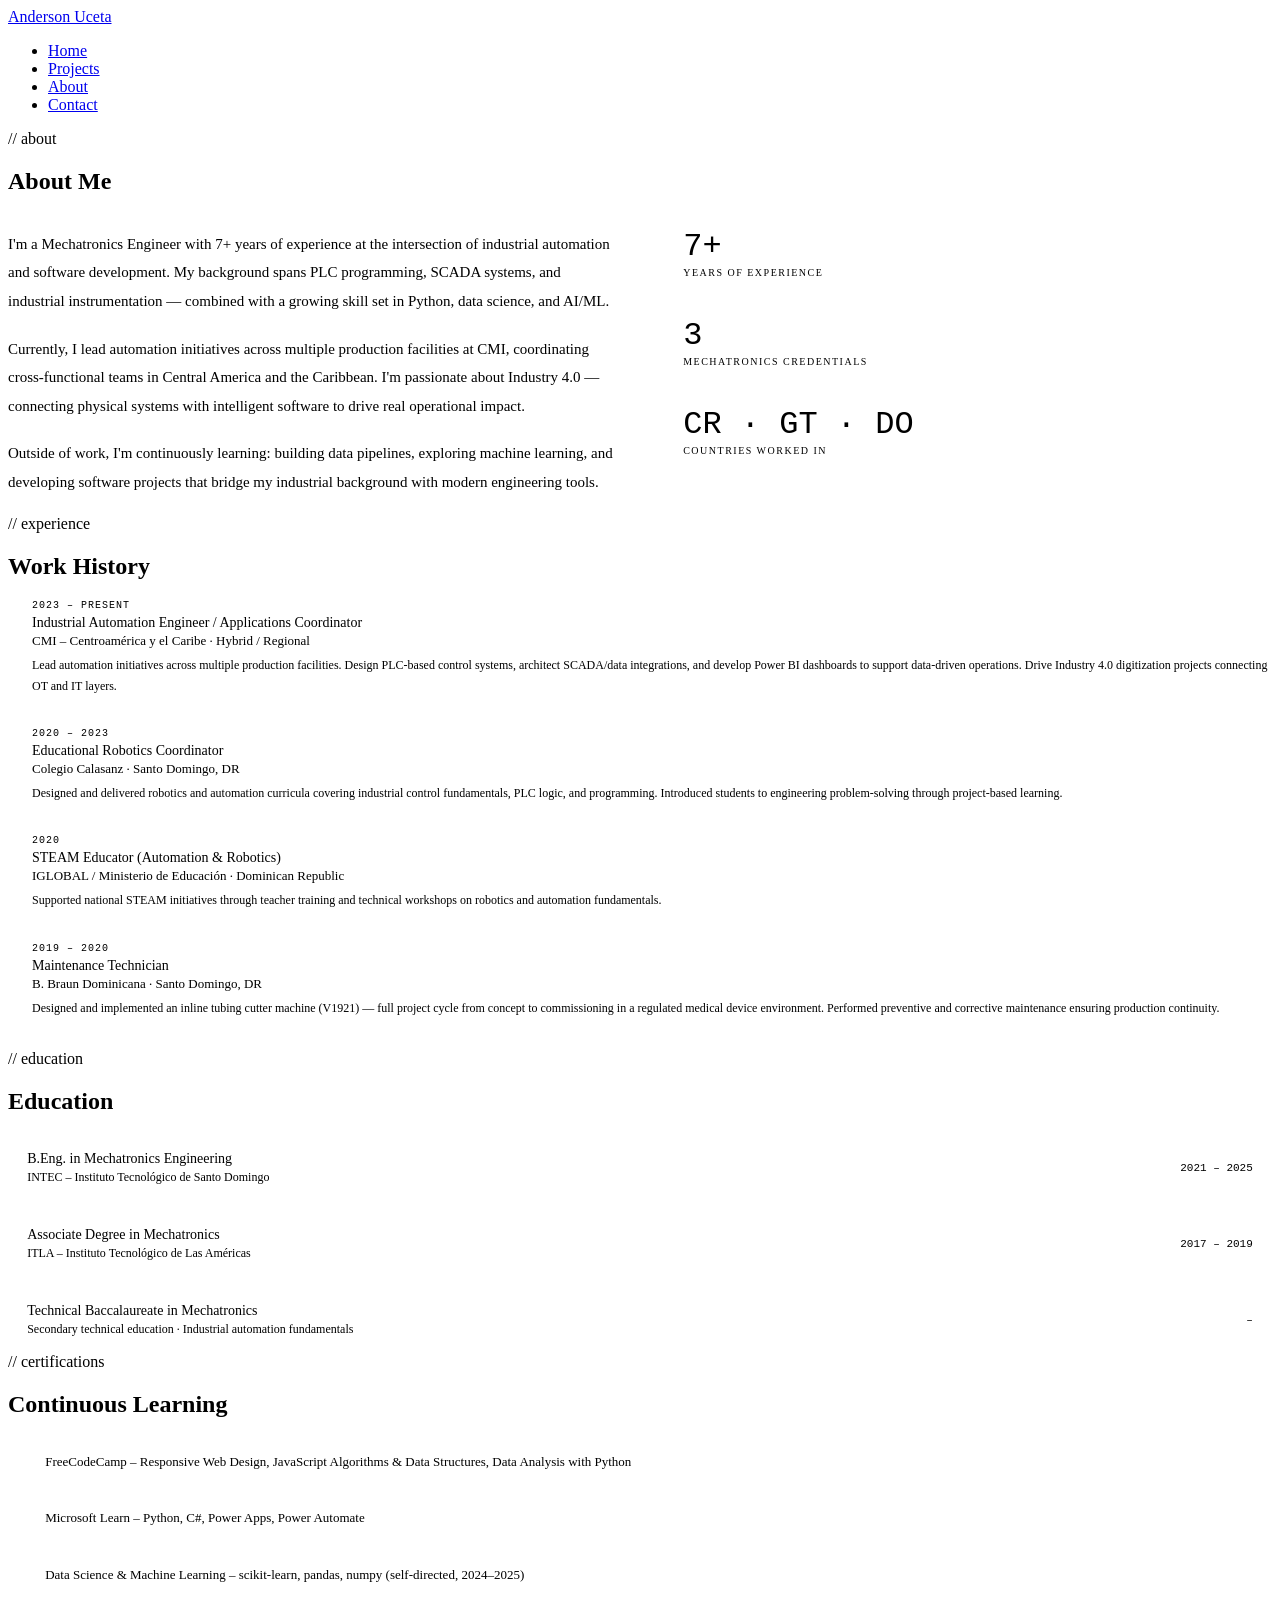
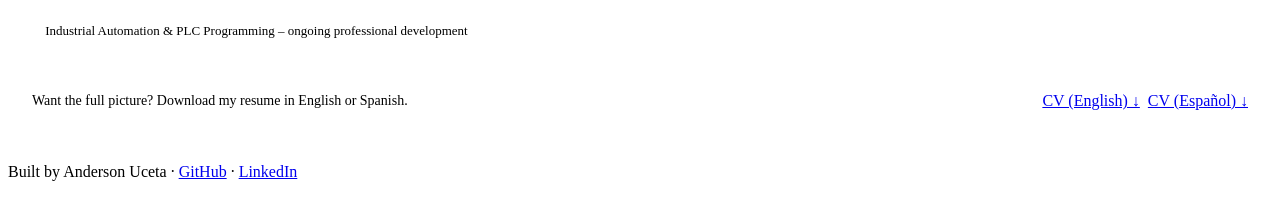
==== about.html @ a1364819 "Add files via upload" ====
<!DOCTYPE html>
<html lang="en">
<head>
  <meta charset="UTF-8">
  <meta name="viewport" content="width=device-width, initial-scale=1.0">
  <title>About · Anderson Uceta</title>
  <meta name="description" content="Mechatronics Engineer with 7+ years in industrial automation and software development.">
  <link rel="stylesheet" href="css/style.css">
  <style>
    .about-grid {
      display: grid;
      grid-template-columns: 1fr 1fr;
      gap: 3rem;
      align-items: start;
    }

    .about-text p {
      font-size: 15px;
      color: var(--text-muted);
      line-height: 1.9;
      margin-bottom: 1.2rem;
    }

    .stats-col { display: flex; flex-direction: column; gap: 10px; }

    .stat-card {
      background: var(--bg-card);
      border: 0.5px solid var(--border);
      border-radius: 8px;
      padding: 1rem 1.2rem;
    }

    .stat-card .stat-num {
      font-family: 'JetBrains Mono', monospace;
      font-size: 2rem;
      font-weight: 500;
      color: var(--blue);
      line-height: 1;
      margin-bottom: 4px;
    }

    .stat-card .stat-label {
      font-size: 10px;
      color: var(--text-dim);
      letter-spacing: 1.5px;
      text-transform: uppercase;
    }

    /* Timeline */
    .timeline { position: relative; padding-left: 1.5rem; }

    .timeline::before {
      content: '';
      position: absolute;
      left: 0; top: 8px; bottom: 8px;
      width: 0.5px;
      background: var(--border2);
    }

    .tl-item {
      position: relative;
      margin-bottom: 2rem;
    }

    .tl-item::before {
      content: '';
      position: absolute;
      left: -1.56rem; top: 8px;
      width: 7px; height: 7px;
      border-radius: 50%;
      background: var(--bg-card);
      border: 1.5px solid var(--blue);
    }

    .tl-item.current::before { background: var(--blue); }

    .tl-period {
      font-family: 'JetBrains Mono', monospace;
      font-size: 10px;
      color: var(--text-dim);
      letter-spacing: 1px;
      margin-bottom: 4px;
    }

    .tl-role {
      font-size: 14px;
      font-weight: 500;
      color: var(--text);
      margin-bottom: 2px;
    }

    .tl-company {
      font-size: 13px;
      color: var(--blue);
      margin-bottom: 6px;
    }

    .tl-desc {
      font-size: 12px;
      color: var(--text-muted);
      line-height: 1.7;
    }

    /* Education */
    .edu-grid {
      display: flex;
      flex-direction: column;
      gap: 10px;
    }

    .edu-card {
      background: var(--bg-card);
      border: 0.5px solid var(--border);
      border-radius: 8px;
      padding: 1rem 1.2rem;
      display: flex;
      justify-content: space-between;
      align-items: center;
      gap: 1rem;
    }

    .edu-degree { font-size: 14px; font-weight: 500; color: var(--text); margin-bottom: 3px; }
    .edu-school { font-size: 12px; color: var(--blue); }
    .edu-period { font-family: 'JetBrains Mono', monospace; font-size: 11px; color: var(--text-dim); white-space: nowrap; }

    /* Certs */
    .cert-list { display: flex; flex-direction: column; gap: 8px; }

    .cert-item {
      background: var(--bg-card);
      border: 0.5px solid var(--border);
      border-radius: 8px;
      padding: 0.9rem 1.2rem;
      display: flex;
      align-items: center;
      gap: 12px;
    }

    .cert-dot { width: 6px; height: 6px; border-radius: 50%; background: var(--blue); flex-shrink: 0; }
    .cert-name { font-size: 13px; color: var(--text-muted); line-height: 1.5; }

    /* CV download */
    .cv-block {
      background: var(--bg-card);
      border: 0.5px solid var(--border);
      border-radius: 8px;
      padding: 1.5rem;
      display: flex;
      align-items: center;
      justify-content: space-between;
      gap: 1rem;
      flex-wrap: wrap;
    }

    .cv-block p { font-size: 14px; color: var(--text-muted); }

    .cv-btns { display: flex; gap: 8px; }

    @media (max-width: 640px) {
      .about-grid { grid-template-columns: 1fr; gap: 2rem; }
      .edu-card { flex-direction: column; align-items: flex-start; gap: 4px; }
      .cv-block { flex-direction: column; }
    }
  </style>
</head>
<body>

  <nav>
    <a href="index.html" class="nav-logo">Anderson Uceta</a>
    <ul class="nav-links" id="navLinks">
      <li><a href="index.html">Home</a></li>
      <li><a href="projects.html">Projects</a></li>
      <li><a href="about.html" class="active">About</a></li>
      <li><a href="contact.html">Contact</a></li>
    </ul>
    <div class="nav-toggle" onclick="toggleNav()">
      <span></span><span></span><span></span>
    </div>
  </nav>

  <div class="page">

    <!-- BIO -->
    <section class="section">
      <div class="container">
        <div class="eyebrow">// about</div>
        <h1 class="section-title">About Me</h1>
        <div class="about-grid">
          <div class="about-text">
            <p>I'm a Mechatronics Engineer with 7+ years of experience at the intersection of industrial automation and software development. My background spans PLC programming, SCADA systems, and industrial instrumentation — combined with a growing skill set in Python, data science, and AI/ML.</p>
            <p>Currently, I lead automation initiatives across multiple production facilities at CMI, coordinating cross-functional teams in Central America and the Caribbean. I'm passionate about Industry 4.0 — connecting physical systems with intelligent software to drive real operational impact.</p>
            <p>Outside of work, I'm continuously learning: building data pipelines, exploring machine learning, and developing software projects that bridge my industrial background with modern engineering tools.</p>
          </div>
          <div class="stats-col">
            <div class="stat-card">
              <div class="stat-num">7+</div>
              <div class="stat-label">Years of experience</div>
            </div>
            <div class="stat-card">
              <div class="stat-num">3</div>
              <div class="stat-label">Mechatronics credentials</div>
            </div>
            <div class="stat-card">
              <div class="stat-num">CR · GT · DO</div>
              <div class="stat-label">Countries worked in</div>
            </div>
          </div>
        </div>
      </div>
    </section>

    <!-- TIMELINE -->
    <section class="section">
      <div class="container">
        <div class="eyebrow">// experience</div>
        <h2 class="section-title">Work History</h2>
        <div class="timeline">

          <div class="tl-item current">
            <div class="tl-period">2023 – PRESENT</div>
            <div class="tl-role">Industrial Automation Engineer / Applications Coordinator</div>
            <div class="tl-company">CMI – Centroamérica y el Caribe · Hybrid / Regional</div>
            <div class="tl-desc">Lead automation initiatives across multiple production facilities. Design PLC-based control systems, architect SCADA/data integrations, and develop Power BI dashboards to support data-driven operations. Drive Industry 4.0 digitization projects connecting OT and IT layers.</div>
          </div>

          <div class="tl-item">
            <div class="tl-period">2020 – 2023</div>
            <div class="tl-role">Educational Robotics Coordinator</div>
            <div class="tl-company">Colegio Calasanz · Santo Domingo, DR</div>
            <div class="tl-desc">Designed and delivered robotics and automation curricula covering industrial control fundamentals, PLC logic, and programming. Introduced students to engineering problem-solving through project-based learning.</div>
          </div>

          <div class="tl-item">
            <div class="tl-period">2020</div>
            <div class="tl-role">STEAM Educator (Automation &amp; Robotics)</div>
            <div class="tl-company">IGLOBAL / Ministerio de Educación · Dominican Republic</div>
            <div class="tl-desc">Supported national STEAM initiatives through teacher training and technical workshops on robotics and automation fundamentals.</div>
          </div>

          <div class="tl-item">
            <div class="tl-period">2019 – 2020</div>
            <div class="tl-role">Maintenance Technician</div>
            <div class="tl-company">B. Braun Dominicana · Santo Domingo, DR</div>
            <div class="tl-desc">Designed and implemented an inline tubing cutter machine (V1921) — full project cycle from concept to commissioning in a regulated medical device environment. Performed preventive and corrective maintenance ensuring production continuity.</div>
          </div>

        </div>
      </div>
    </section>

    <!-- EDUCATION -->
    <section class="section">
      <div class="container">
        <div class="eyebrow">// education</div>
        <h2 class="section-title">Education</h2>
        <div class="edu-grid">
          <div class="edu-card">
            <div>
              <div class="edu-degree">B.Eng. in Mechatronics Engineering</div>
              <div class="edu-school">INTEC – Instituto Tecnológico de Santo Domingo</div>
            </div>
            <div class="edu-period">2021 – 2025</div>
          </div>
          <div class="edu-card">
            <div>
              <div class="edu-degree">Associate Degree in Mechatronics</div>
              <div class="edu-school">ITLA – Instituto Tecnológico de Las Américas</div>
            </div>
            <div class="edu-period">2017 – 2019</div>
          </div>
          <div class="edu-card">
            <div>
              <div class="edu-degree">Technical Baccalaureate in Mechatronics</div>
              <div class="edu-school">Secondary technical education · Industrial automation fundamentals</div>
            </div>
            <div class="edu-period">–</div>
          </div>
        </div>
      </div>
    </section>

    <!-- CERTIFICATIONS -->
    <section class="section">
      <div class="container">
        <div class="eyebrow">// certifications</div>
        <h2 class="section-title">Continuous Learning</h2>
        <div class="cert-list">
          <div class="cert-item">
            <div class="cert-dot"></div>
            <div class="cert-name">FreeCodeCamp – Responsive Web Design, JavaScript Algorithms &amp; Data Structures, Data Analysis with Python</div>
          </div>
          <div class="cert-item">
            <div class="cert-dot"></div>
            <div class="cert-name">Microsoft Learn – Python, C#, Power Apps, Power Automate</div>
          </div>
          <div class="cert-item">
            <div class="cert-dot"></div>
            <div class="cert-name">Data Science &amp; Machine Learning – scikit-learn, pandas, numpy (self-directed, 2024–2025)</div>
          </div>
          <div class="cert-item">
            <div class="cert-dot"></div>
            <div class="cert-name">Industrial Automation &amp; PLC Programming – ongoing professional development</div>
          </div>
        </div>
      </div>
    </section>

    <!-- CV DOWNLOAD -->
    <section class="section">
      <div class="container">
        <div class="cv-block">
          <p>Want the full picture? Download my resume in English or Spanish.</p>
          <div class="cv-btns">
            <a class="btn btn-primary" href="assets/cv_EN.pdf" download>CV (English) ↓</a>
            <a class="btn btn-ghost" href="assets/cv_ES.pdf" download>CV (Español) ↓</a>
          </div>
        </div>
      </div>
    </section>

  </div>

  <footer>
    <p>Built by Anderson Uceta · <a href="https://github.com/andersonuceta" target="_blank">GitHub</a> · <a href="https://linkedin.com/in/andersonuceta" target="_blank">LinkedIn</a></p>
  </footer>

  <script>
    function toggleNav() {
      document.getElementById('navLinks').classList.toggle('open');
    }
  </script>
</body>
</html>
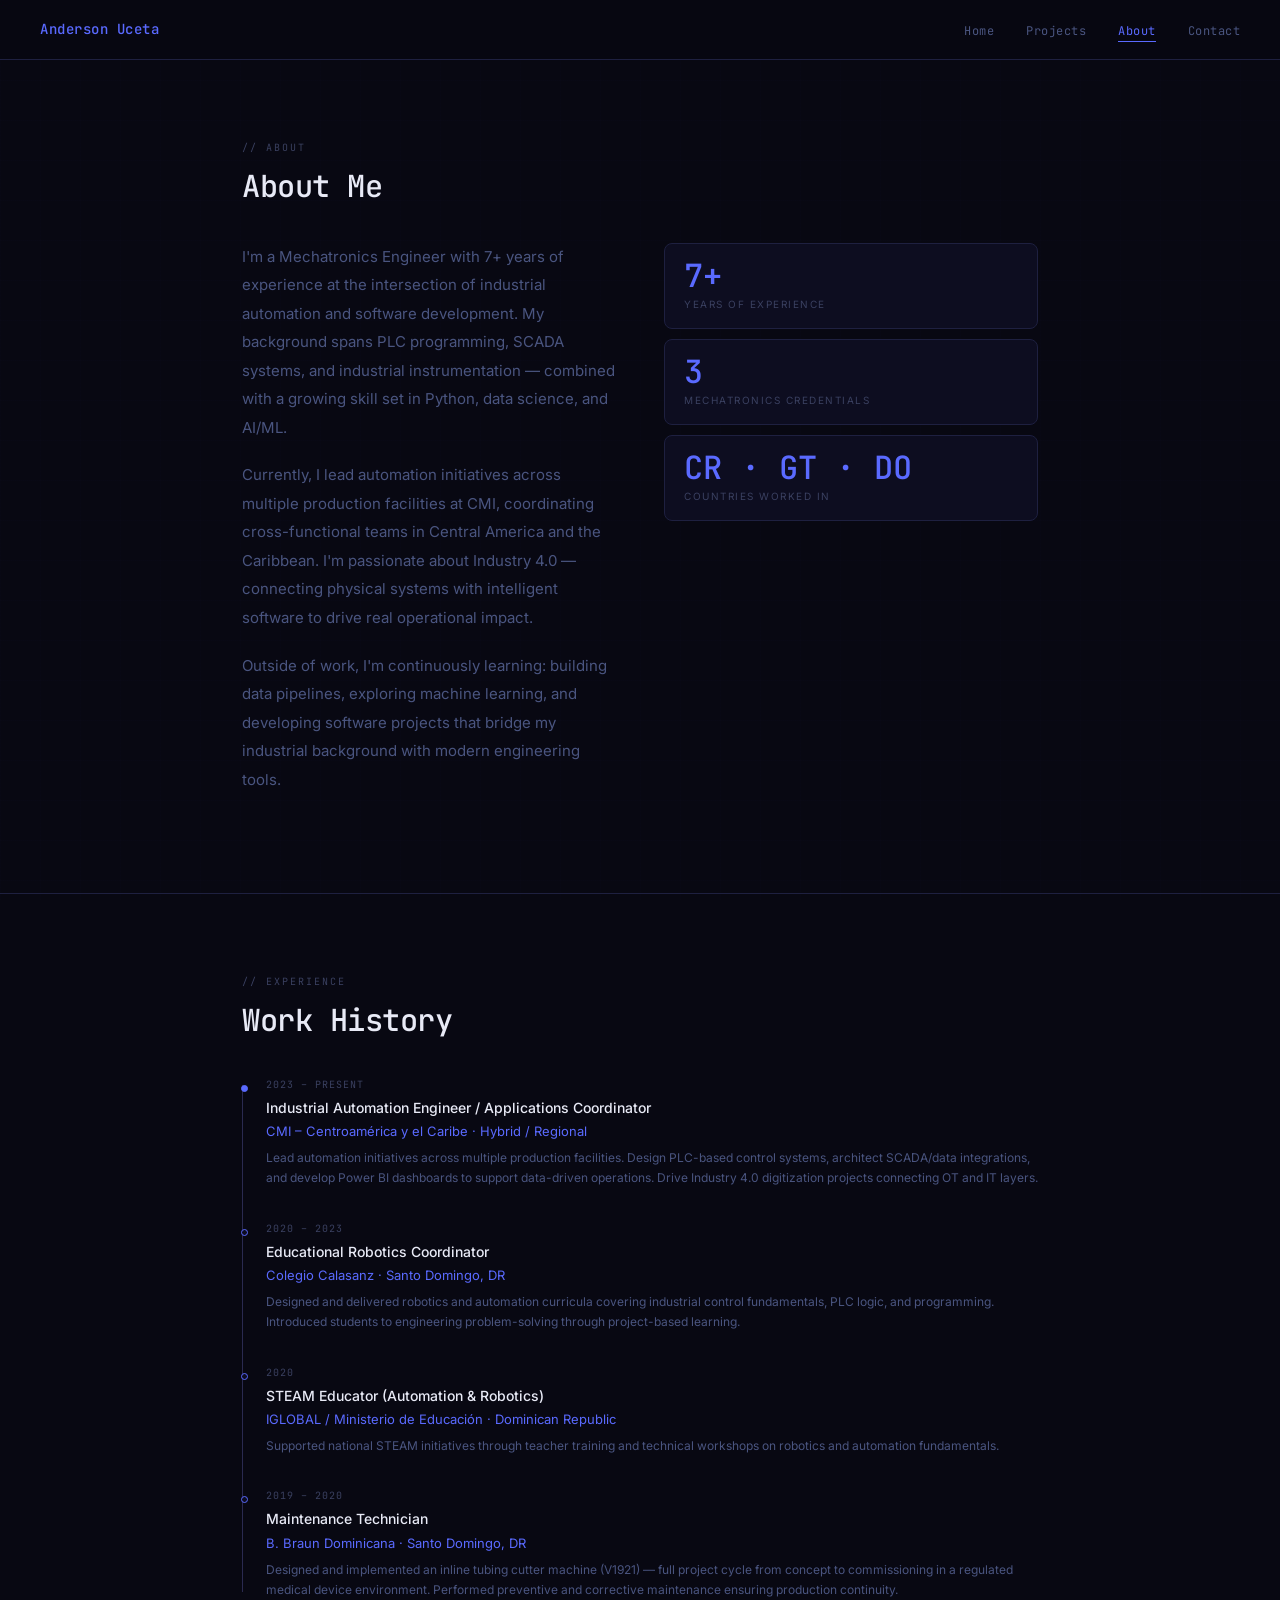
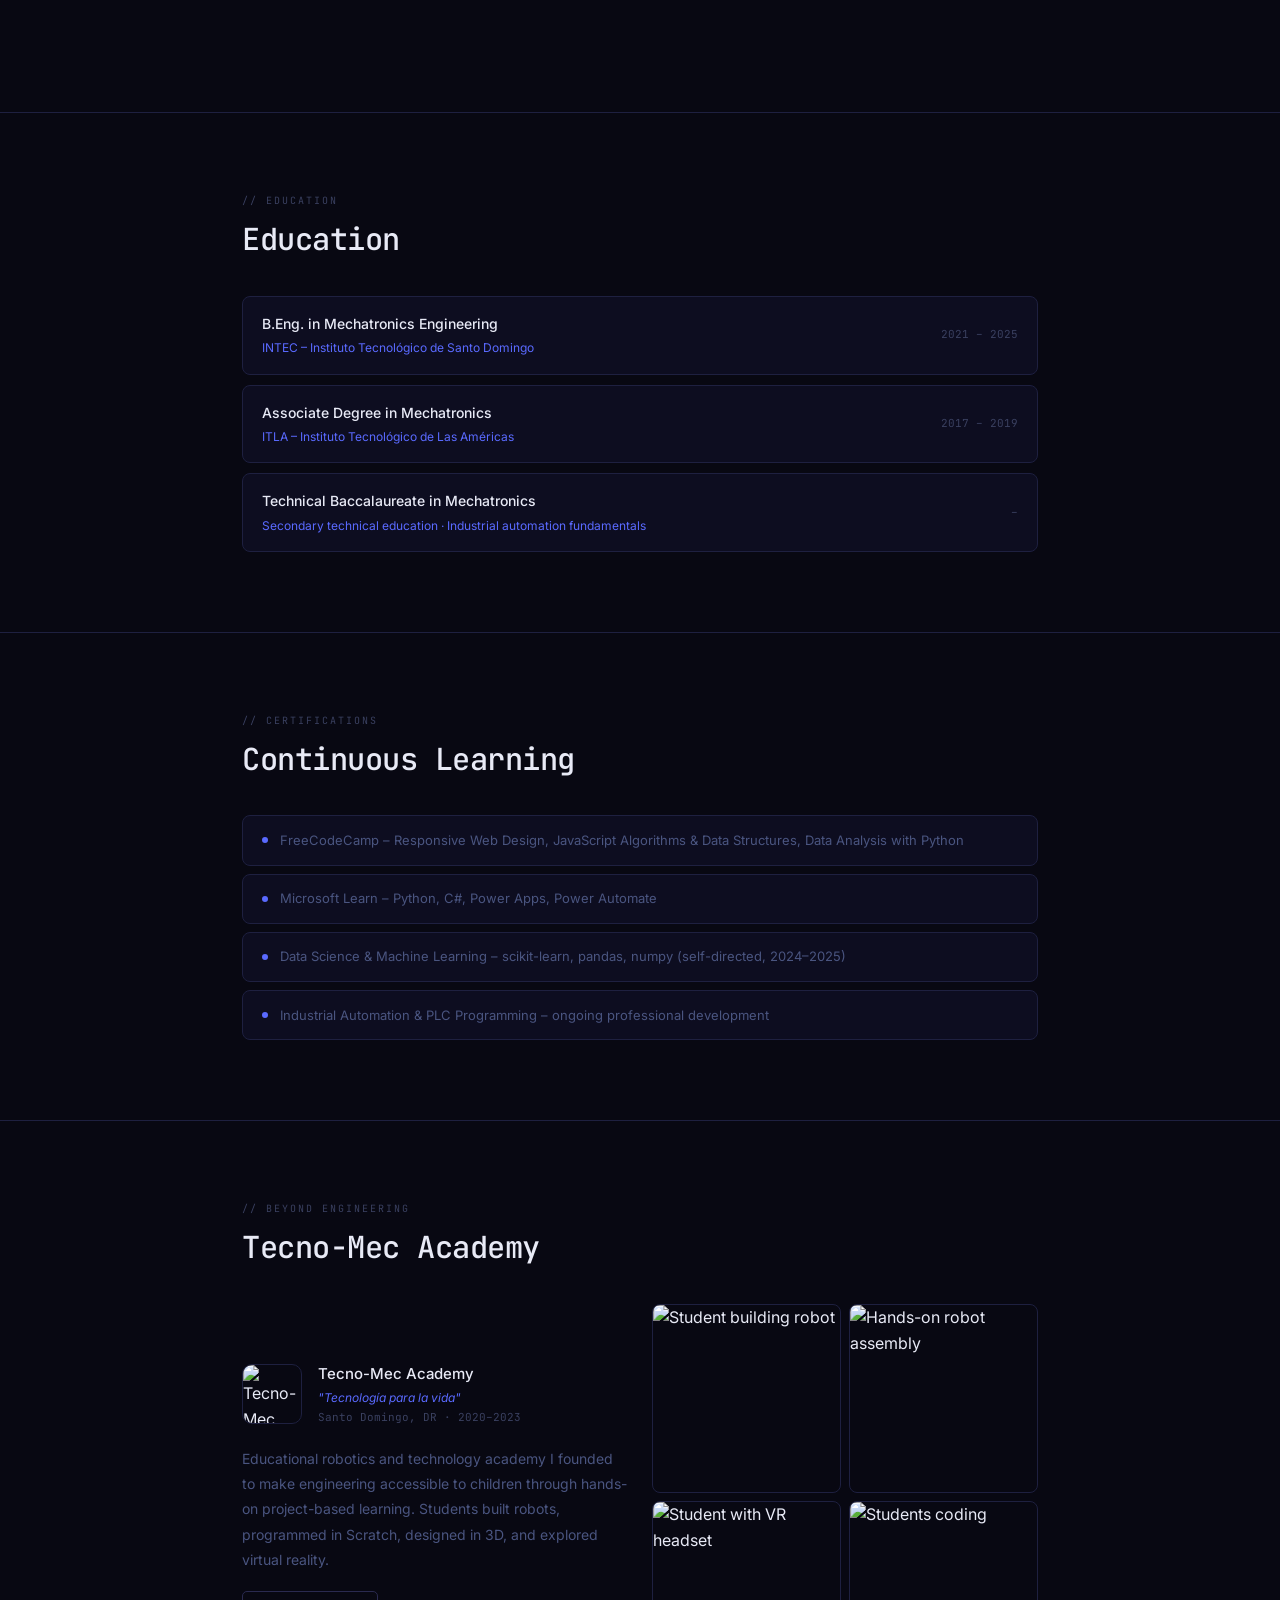
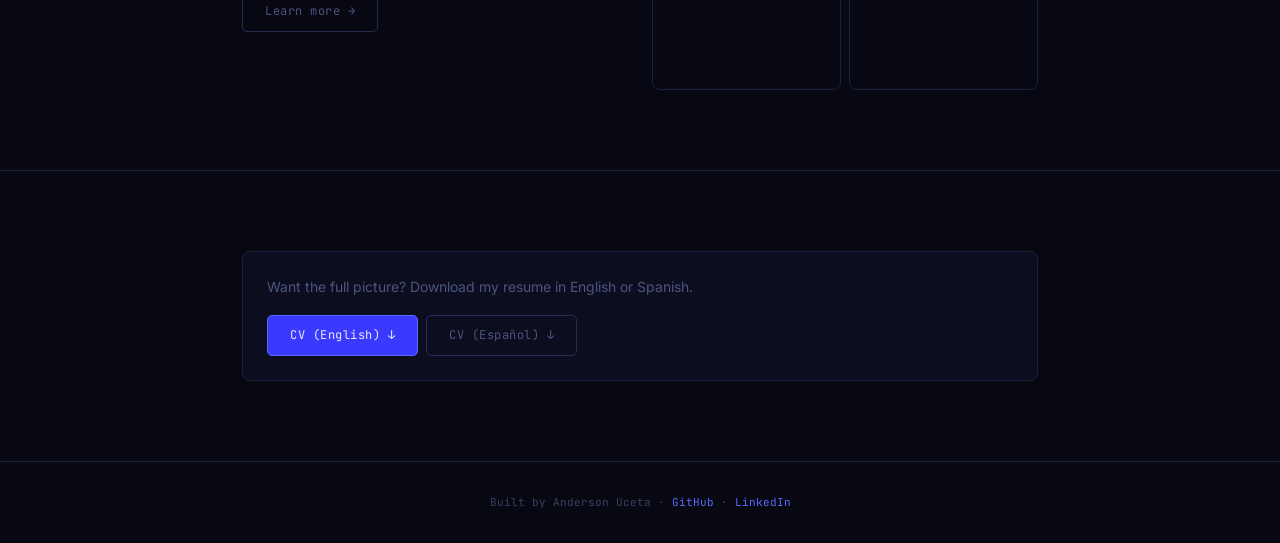
==== commit e8ff11af: "Add files via upload" ====
--- a/about.html
+++ b/about.html
@@ -305,14 +305,42 @@
       </div>
     </section>
 
+    <!-- TECNO-MEC -->
+    <section class="section">
+      <div class="container">
+        <div class="eyebrow">// beyond engineering</div>
+        <h2 class="section-title">Tecno-Mec Academy</h2>
+        <div style="display:grid;grid-template-columns:1fr 1fr;gap:1.5rem;align-items:center">
+          <div>
+            <div style="display:flex;align-items:center;gap:1rem;margin-bottom:1.2rem">
+              <img src="assets/tecno-mec/logo.png" alt="Tecno-Mec logo" style="width:60px;height:60px;border-radius:10px;border:0.5px solid var(--border);object-fit:cover">
+              <div>
+                <div style="font-size:15px;font-weight:500;color:var(--text);margin-bottom:2px">Tecno-Mec Academy</div>
+                <div style="font-size:12px;color:var(--blue);font-style:italic">"Tecnología para la vida"</div>
+                <div style="font-size:11px;color:var(--text-dim);font-family:'JetBrains Mono',monospace;margin-top:2px">Santo Domingo, DR · 2020–2023</div>
+              </div>
+            </div>
+            <p style="font-size:14px;color:var(--text-muted);line-height:1.8;margin-bottom:1.2rem">Educational robotics and technology academy I founded to make engineering accessible to children through hands-on project-based learning. Students built robots, programmed in Scratch, designed in 3D, and explored virtual reality.</p>
+            <a class="btn btn-ghost" href="tecno-mec.html" style="display:inline-flex">Learn more →</a>
+          </div>
+          <div style="display:grid;grid-template-columns:1fr 1fr;gap:8px">
+            <img src="assets/tecno-mec/img2.png" alt="Student building robot" style="width:100%;aspect-ratio:1/1;object-fit:cover;border-radius:8px;border:0.5px solid var(--border)">
+            <img src="assets/tecno-mec/img3.png" alt="Hands-on robot assembly" style="width:100%;aspect-ratio:1/1;object-fit:cover;border-radius:8px;border:0.5px solid var(--border)">
+            <img src="assets/tecno-mec/img1.png" alt="Student with VR headset" style="width:100%;aspect-ratio:1/1;object-fit:cover;border-radius:8px;border:0.5px solid var(--border)">
+            <img src="assets/tecno-mec/img4.png" alt="Students coding" style="width:100%;aspect-ratio:1/1;object-fit:cover;border-radius:8px;border:0.5px solid var(--border)">
+          </div>
+        </div>
+      </div>
+    </section>
+
     <!-- CV DOWNLOAD -->
     <section class="section">
       <div class="container">
         <div class="cv-block">
           <p>Want the full picture? Download my resume in English or Spanish.</p>
           <div class="cv-btns">
-            <a class="btn btn-primary" href="assets/cv_EN.pdf" download>CV (English) ↓</a>
-            <a class="btn btn-ghost" href="assets/cv_ES.pdf" download>CV (Español) ↓</a>
+            <a class="btn btn-primary" href="assets/cv_anderson_uceta_EN.pdf" download>CV (English) ↓</a>
+            <a class="btn btn-ghost" href="assets/cv_anderson_uceta_ES.pdf" download>CV (Español) ↓</a>
           </div>
         </div>
       </div>
@@ -321,7 +349,7 @@
   </div>
 
   <footer>
-    <p>Built by Anderson Uceta · <a href="https://github.com/andersonuceta" target="_blank">GitHub</a> · <a href="https://linkedin.com/in/andersonuceta" target="_blank">LinkedIn</a></p>
+    <p>Built by Anderson Uceta · <a href="https://github.com/andersonuceta" target="_blank">GitHub</a> · <a href="https://www.linkedin.com/in/anderson-joiada-uceta-b%C3%A1ez-691041145/" target="_blank">LinkedIn</a></p>
   </footer>
 
   <script>
--- a/css/style.css
+++ b/css/style.css
@@ -0,0 +1,256 @@
+@import url('https://fonts.googleapis.com/css2?family=JetBrains+Mono:wght@300;400;500&family=Inter:wght@300;400;500;600&display=swap');
+
+:root {
+  --bg:        #080812;
+  --bg-card:   #0d0d20;
+  --bg-card2:  #0f0f25;
+  --border:    #1e2040;
+  --border2:   #2a2a50;
+  --text:      #e8eaf6;
+  --text-muted:#4a5580;
+  --text-dim:  #3a4060;
+  --blue:      #5a6aff;
+  --blue-dark: #3a3aff;
+  --green:     #2a9a6a;
+  --purple:    #9a6aff;
+  --nav-h:     60px;
+}
+
+*, *::before, *::after { box-sizing: border-box; margin: 0; padding: 0; }
+
+html { scroll-behavior: smooth; }
+
+body {
+  background: var(--bg);
+  color: var(--text);
+  font-family: 'Inter', sans-serif;
+  font-size: 16px;
+  line-height: 1.6;
+  min-height: 100vh;
+}
+
+/* ── Grid background ── */
+body::before {
+  content: '';
+  position: fixed;
+  inset: 0;
+  background-image:
+    linear-gradient(#1a1a3a0e 1px, transparent 1px),
+    linear-gradient(90deg, #1a1a3a0e 1px, transparent 1px);
+  background-size: 40px 40px;
+  pointer-events: none;
+  z-index: 0;
+}
+
+/* ── Nav ── */
+nav {
+  position: fixed;
+  top: 0; left: 0; right: 0;
+  height: var(--nav-h);
+  background: rgba(8, 8, 18, 0.85);
+  backdrop-filter: blur(12px);
+  border-bottom: 0.5px solid var(--border);
+  display: flex;
+  align-items: center;
+  justify-content: space-between;
+  padding: 0 2.5rem;
+  z-index: 100;
+}
+
+.nav-logo {
+  font-family: 'JetBrains Mono', monospace;
+  font-size: 14px;
+  font-weight: 500;
+  color: var(--blue);
+  text-decoration: none;
+  letter-spacing: 0.5px;
+}
+
+.nav-links {
+  display: flex;
+  gap: 2rem;
+  list-style: none;
+}
+
+.nav-links a {
+  font-family: 'JetBrains Mono', monospace;
+  font-size: 12px;
+  color: var(--text-muted);
+  text-decoration: none;
+  letter-spacing: 0.5px;
+  transition: color 0.15s;
+}
+
+.nav-links a:hover,
+.nav-links a.active { color: var(--text); }
+
+.nav-links a.active {
+  border-bottom: 1px solid var(--blue);
+  padding-bottom: 2px;
+  color: var(--blue);
+}
+
+/* hamburger */
+.nav-toggle {
+  display: none;
+  flex-direction: column;
+  gap: 5px;
+  cursor: pointer;
+  padding: 4px;
+}
+.nav-toggle span {
+  display: block;
+  width: 20px;
+  height: 1px;
+  background: var(--text-muted);
+  transition: all 0.2s;
+}
+
+/* ── Page wrapper ── */
+.page {
+  position: relative;
+  z-index: 1;
+  padding-top: var(--nav-h);
+}
+
+/* ── Container ── */
+.container {
+  max-width: 860px;
+  margin: 0 auto;
+  padding: 0 2rem;
+}
+
+/* ── Section ── */
+.section {
+  padding: 5rem 0;
+}
+
+.section + .section {
+  border-top: 0.5px solid var(--border);
+}
+
+.eyebrow {
+  font-family: 'JetBrains Mono', monospace;
+  font-size: 10px;
+  color: var(--text-dim);
+  letter-spacing: 2px;
+  text-transform: uppercase;
+  margin-bottom: 6px;
+}
+
+.section-title {
+  font-family: 'JetBrains Mono', monospace;
+  font-size: clamp(1.4rem, 3vw, 1.9rem);
+  font-weight: 500;
+  color: var(--text);
+  letter-spacing: -0.5px;
+  margin-bottom: 2rem;
+}
+
+/* ── Cards ── */
+.card {
+  background: var(--bg-card);
+  border: 0.5px solid var(--border);
+  border-radius: 8px;
+  padding: 1.2rem 1.3rem;
+  transition: border-color 0.2s;
+}
+
+.card:hover { border-color: var(--blue-dark); }
+
+/* ── Tags ── */
+.tag {
+  display: inline-block;
+  padding: 3px 9px;
+  border-radius: 3px;
+  font-family: 'JetBrains Mono', monospace;
+  font-size: 10px;
+  background: #12122a;
+  border: 0.5px solid var(--border2);
+  color: var(--text-muted);
+}
+.tag-blue   { border-color: #3a3aff; color: var(--blue); background: #0d0d25; }
+.tag-green  { border-color: #1a4a35; color: var(--green); background: #0a1a12; }
+.tag-purple { border-color: #3a1a5a; color: var(--purple); background: #100820; }
+
+/* ── Buttons ── */
+.btn {
+  display: inline-flex;
+  align-items: center;
+  gap: 6px;
+  padding: 10px 22px;
+  border-radius: 5px;
+  font-family: 'JetBrains Mono', monospace;
+  font-size: 12px;
+  letter-spacing: 0.5px;
+  text-decoration: none;
+  cursor: pointer;
+  border: 0.5px solid;
+  transition: all 0.15s;
+}
+
+.btn-primary {
+  background: var(--blue-dark);
+  color: #e8e8ff;
+  border-color: var(--blue);
+}
+.btn-primary:hover { background: #4a4aff; }
+
+.btn-ghost {
+  background: transparent;
+  color: var(--text-muted);
+  border-color: var(--border2);
+}
+.btn-ghost:hover { background: var(--bg-card); color: var(--text); }
+
+/* ── Divider ── */
+.divider {
+  width: 40px;
+  height: 0.5px;
+  background: var(--border2);
+  margin: 3rem auto;
+}
+
+/* ── Footer ── */
+footer {
+  border-top: 0.5px solid var(--border);
+  padding: 2rem;
+  text-align: center;
+  font-family: 'JetBrains Mono', monospace;
+  font-size: 11px;
+  color: var(--text-dim);
+  position: relative;
+  z-index: 1;
+}
+
+footer a {
+  color: var(--blue);
+  text-decoration: none;
+}
+
+/* ── Responsive ── */
+@media (max-width: 640px) {
+  nav { padding: 0 1.5rem; }
+
+  .nav-links {
+    display: none;
+    position: absolute;
+    top: var(--nav-h);
+    left: 0; right: 0;
+    background: rgba(8,8,18,0.97);
+    border-bottom: 0.5px solid var(--border);
+    flex-direction: column;
+    gap: 0;
+    padding: 1rem 0;
+  }
+
+  .nav-links.open { display: flex; }
+
+  .nav-links li { border-bottom: 0.5px solid var(--border); }
+  .nav-links a { display: block; padding: 0.8rem 1.5rem; }
+
+  .nav-toggle { display: flex; }
+
+  .container { padding: 0 1.2rem; }
+  .section { padding: 3.5rem 0; }
+}
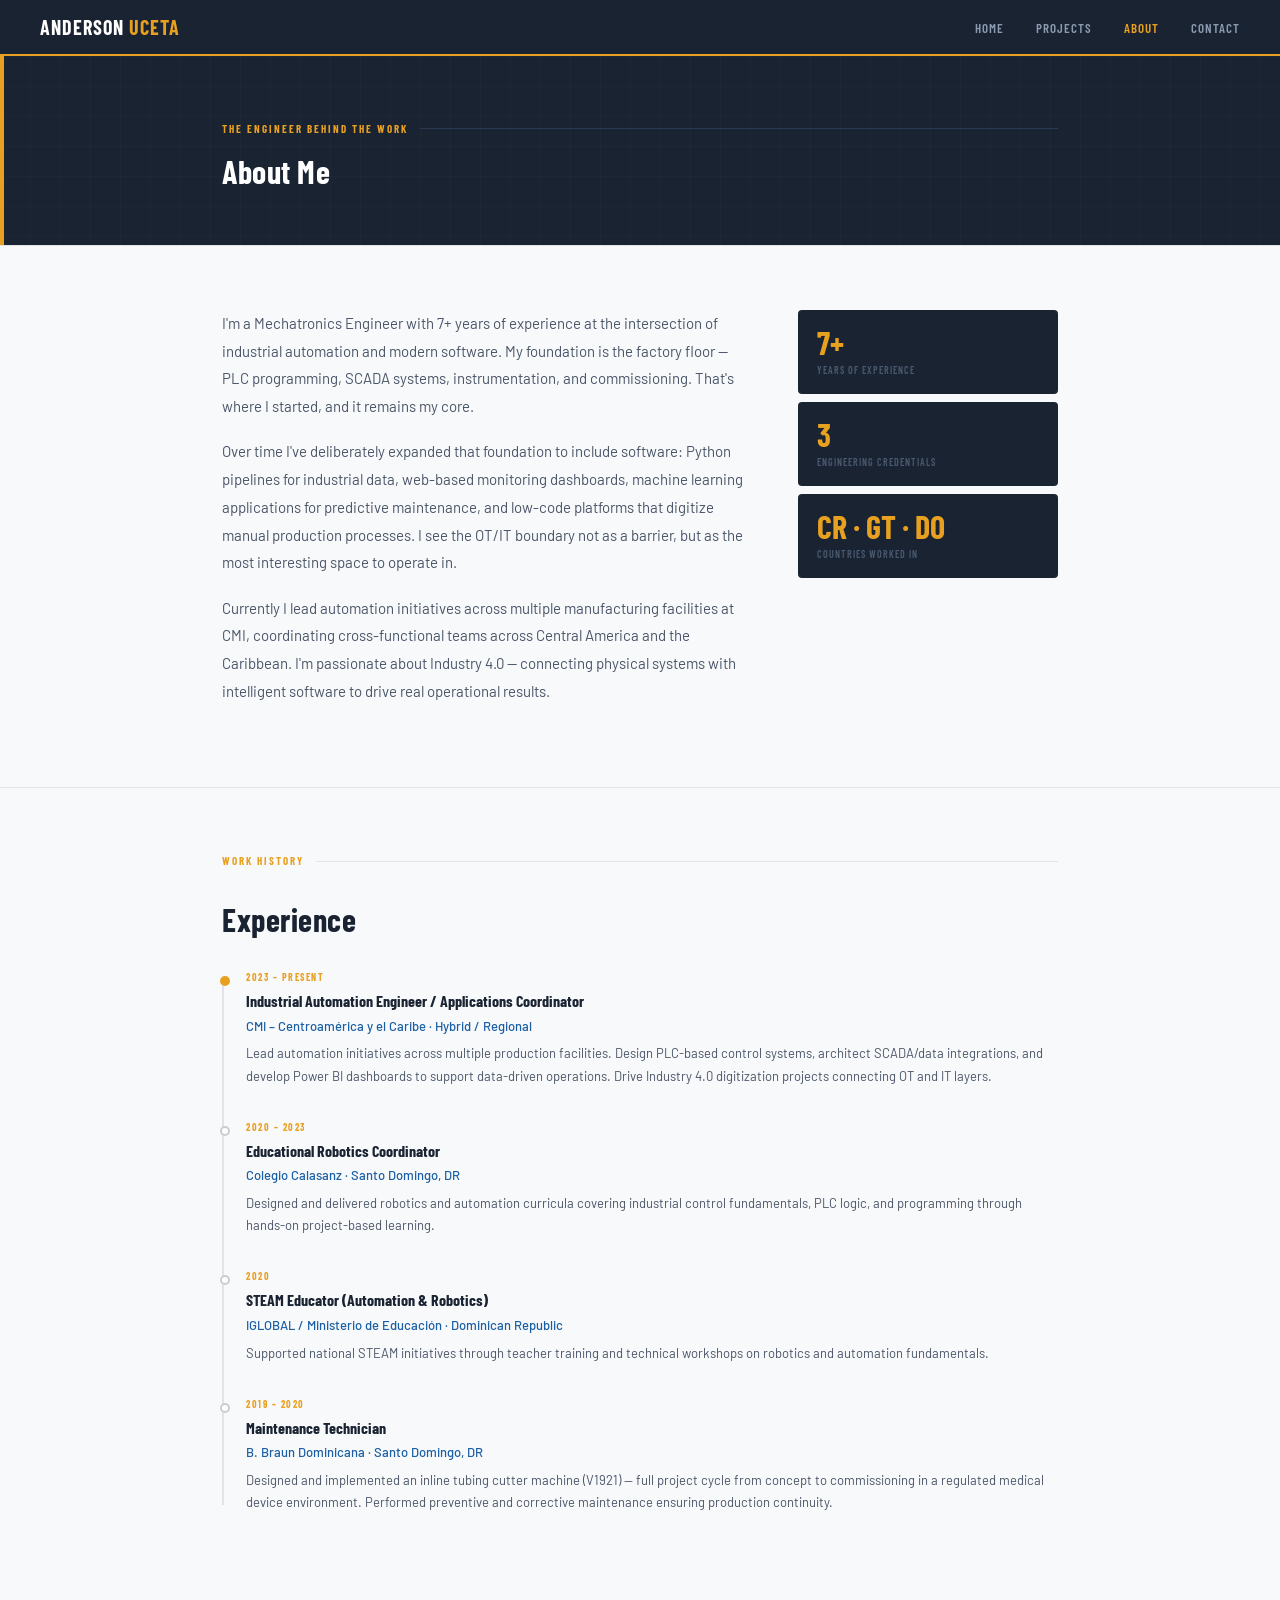
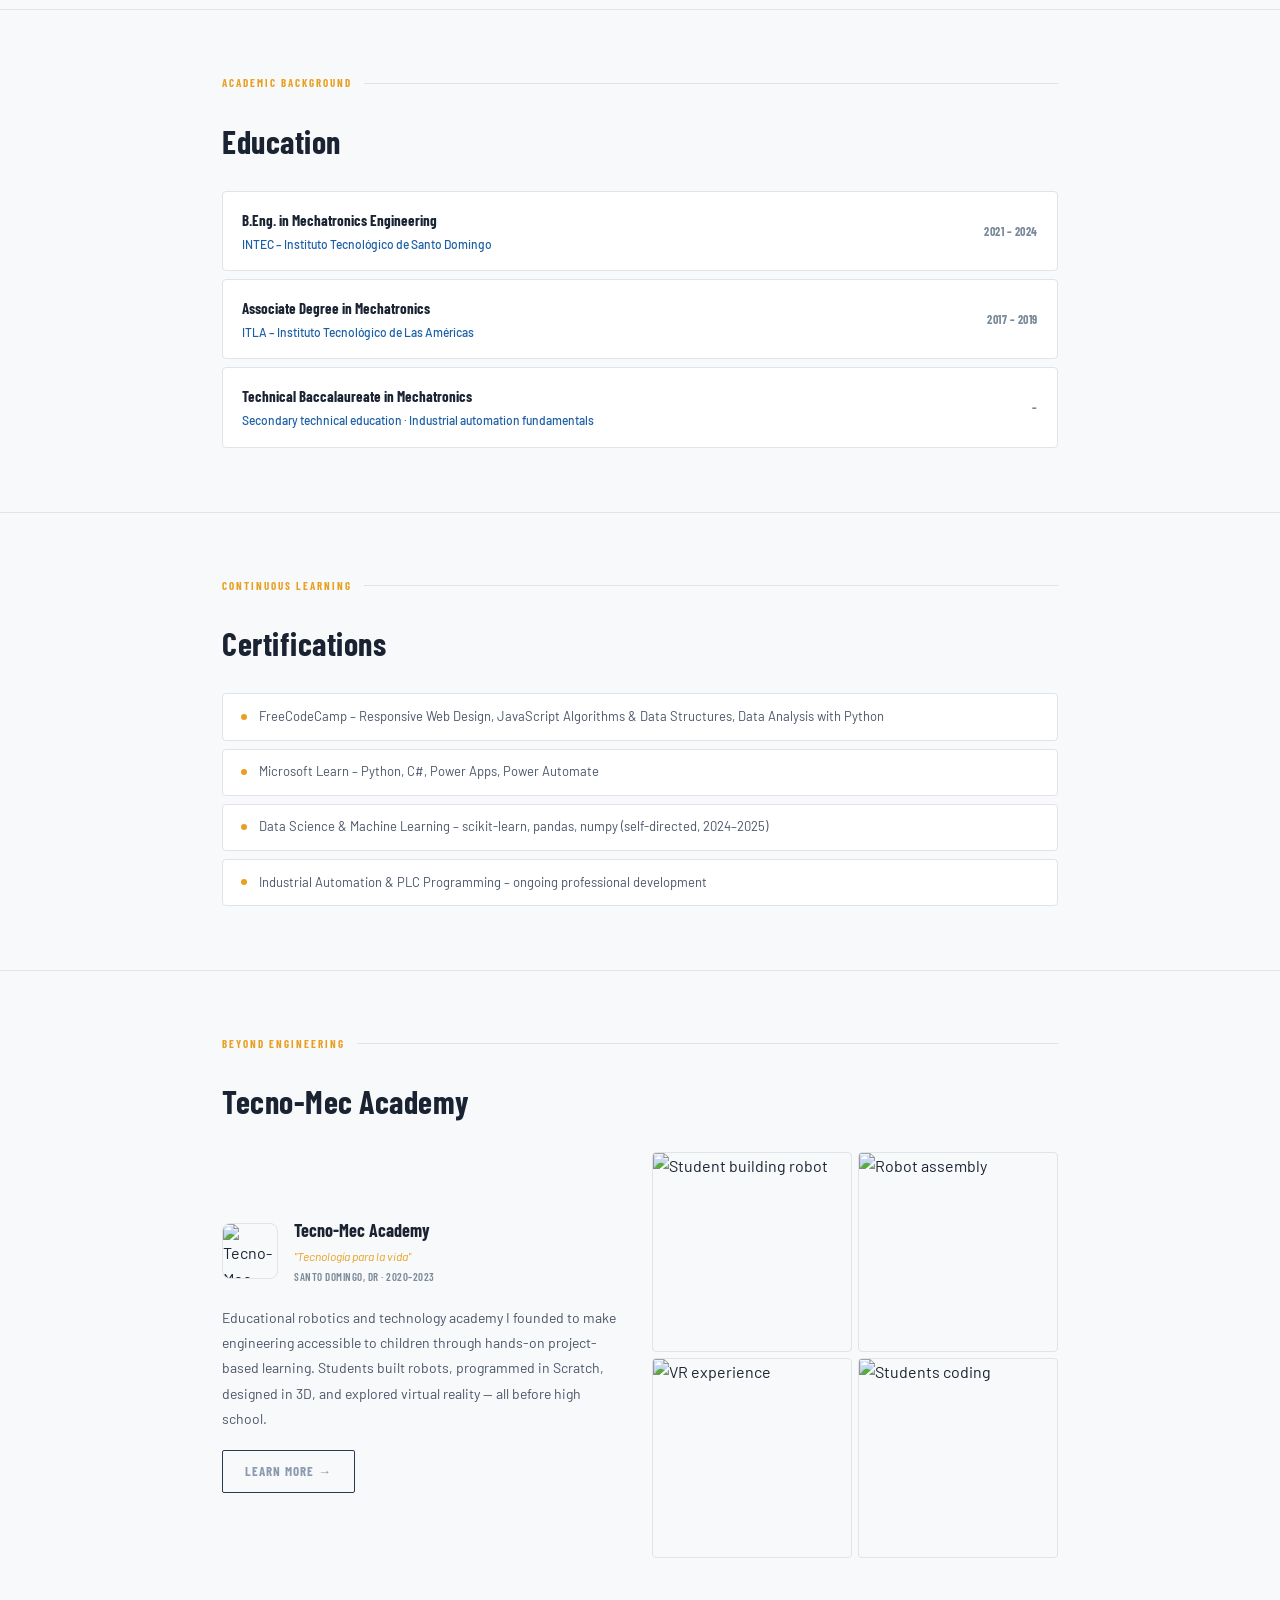
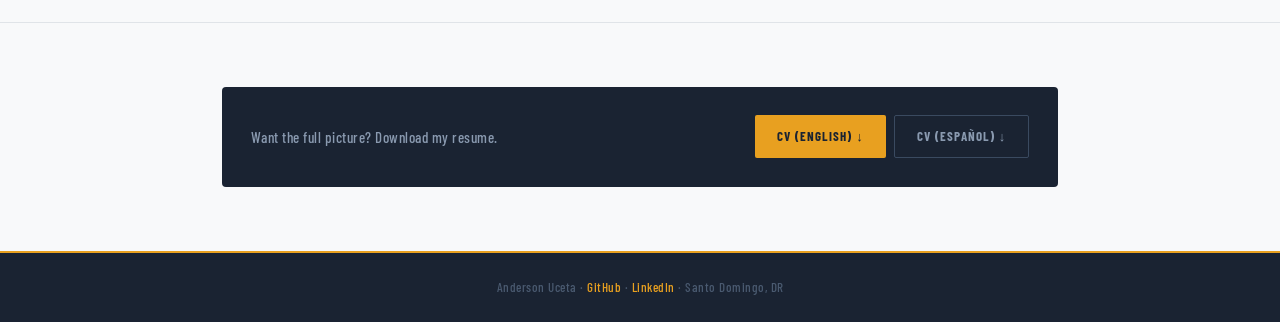
==== commit 0ba935e4: "Update about.html" ====
--- a/about.html
+++ b/about.html
@@ -4,275 +4,140 @@
   <meta charset="UTF-8">
   <meta name="viewport" content="width=device-width, initial-scale=1.0">
   <title>About · Anderson Uceta</title>
-  <meta name="description" content="Mechatronics Engineer with 7+ years in industrial automation and software development.">
   <link rel="stylesheet" href="css/style.css">
   <style>
-    .about-grid {
-      display: grid;
-      grid-template-columns: 1fr 1fr;
-      gap: 3rem;
-      align-items: start;
-    }
-
-    .about-text p {
-      font-size: 15px;
-      color: var(--text-muted);
-      line-height: 1.9;
-      margin-bottom: 1.2rem;
-    }
-
-    .stats-col { display: flex; flex-direction: column; gap: 10px; }
-
-    .stat-card {
-      background: var(--bg-card);
-      border: 0.5px solid var(--border);
-      border-radius: 8px;
-      padding: 1rem 1.2rem;
-    }
-
-    .stat-card .stat-num {
-      font-family: 'JetBrains Mono', monospace;
-      font-size: 2rem;
-      font-weight: 500;
-      color: var(--blue);
-      line-height: 1;
-      margin-bottom: 4px;
-    }
-
-    .stat-card .stat-label {
-      font-size: 10px;
-      color: var(--text-dim);
-      letter-spacing: 1.5px;
-      text-transform: uppercase;
-    }
-
-    /* Timeline */
-    .timeline { position: relative; padding-left: 1.5rem; }
-
-    .timeline::before {
-      content: '';
-      position: absolute;
-      left: 0; top: 8px; bottom: 8px;
-      width: 0.5px;
-      background: var(--border2);
-    }
-
-    .tl-item {
-      position: relative;
-      margin-bottom: 2rem;
-    }
-
-    .tl-item::before {
-      content: '';
-      position: absolute;
-      left: -1.56rem; top: 8px;
-      width: 7px; height: 7px;
-      border-radius: 50%;
-      background: var(--bg-card);
-      border: 1.5px solid var(--blue);
-    }
-
-    .tl-item.current::before { background: var(--blue); }
-
-    .tl-period {
-      font-family: 'JetBrains Mono', monospace;
-      font-size: 10px;
-      color: var(--text-dim);
-      letter-spacing: 1px;
-      margin-bottom: 4px;
-    }
-
-    .tl-role {
-      font-size: 14px;
-      font-weight: 500;
-      color: var(--text);
-      margin-bottom: 2px;
-    }
-
-    .tl-company {
-      font-size: 13px;
-      color: var(--blue);
-      margin-bottom: 6px;
-    }
-
-    .tl-desc {
-      font-size: 12px;
-      color: var(--text-muted);
-      line-height: 1.7;
-    }
-
-    /* Education */
-    .edu-grid {
-      display: flex;
-      flex-direction: column;
-      gap: 10px;
-    }
-
-    .edu-card {
-      background: var(--bg-card);
-      border: 0.5px solid var(--border);
-      border-radius: 8px;
-      padding: 1rem 1.2rem;
-      display: flex;
-      justify-content: space-between;
-      align-items: center;
-      gap: 1rem;
-    }
-
-    .edu-degree { font-size: 14px; font-weight: 500; color: var(--text); margin-bottom: 3px; }
-    .edu-school { font-size: 12px; color: var(--blue); }
-    .edu-period { font-family: 'JetBrains Mono', monospace; font-size: 11px; color: var(--text-dim); white-space: nowrap; }
-
-    /* Certs */
+    .page-hero { background: var(--navy); padding: 4rem 0 3rem; position: relative; overflow: hidden; }
+    .page-hero::before { content:''; position:absolute; inset:0; background-image:linear-gradient(#ffffff05 1px,transparent 1px),linear-gradient(90deg,#ffffff05 1px,transparent 1px); background-size:30px 30px; }
+    .page-hero .accent-bar { position:absolute; left:0; top:0; bottom:0; width:4px; background:var(--amber); }
+    .page-hero-inner { position:relative; z-index:1; }
+
+    .about-grid { display: grid; grid-template-columns: 1fr 260px; gap: 3rem; align-items: start; }
+    .about-text p { font-size: 15px; color: var(--text-muted); line-height: 1.85; margin-bottom: 1.1rem; }
+
+    .stat-cards { display: flex; flex-direction: column; gap: 8px; }
+    .stat-card { background: var(--navy); border-radius: 4px; padding: 1rem 1.2rem; }
+    .stat-card .stat-num { font-family: 'Barlow Condensed', sans-serif; font-size: 2rem; font-weight: 700; color: var(--amber); line-height: 1; margin-bottom: 4px; }
+    .stat-card .stat-label { font-family: 'Barlow Condensed', sans-serif; font-size: 10px; font-weight: 600; color: var(--steel-dark); letter-spacing: 1px; text-transform: uppercase; }
+
+    .edu-list { display: flex; flex-direction: column; gap: 8px; }
     .cert-list { display: flex; flex-direction: column; gap: 8px; }
 
-    .cert-item {
-      background: var(--bg-card);
-      border: 0.5px solid var(--border);
-      border-radius: 8px;
-      padding: 0.9rem 1.2rem;
-      display: flex;
-      align-items: center;
-      gap: 12px;
-    }
-
-    .cert-dot { width: 6px; height: 6px; border-radius: 50%; background: var(--blue); flex-shrink: 0; }
-    .cert-name { font-size: 13px; color: var(--text-muted); line-height: 1.5; }
-
-    /* CV download */
-    .cv-block {
-      background: var(--bg-card);
-      border: 0.5px solid var(--border);
-      border-radius: 8px;
-      padding: 1.5rem;
-      display: flex;
-      align-items: center;
-      justify-content: space-between;
-      gap: 1rem;
-      flex-wrap: wrap;
-    }
-
-    .cv-block p { font-size: 14px; color: var(--text-muted); }
-
-    .cv-btns { display: flex; gap: 8px; }
+    .tecno-grid { display: grid; grid-template-columns: 1fr 1fr; gap: 1.5rem; align-items: center; }
+    .tecno-header { display: flex; align-items: center; gap: 1rem; margin-bottom: 1.2rem; }
+    .tecno-logo { width: 56px; height: 56px; border-radius: 8px; border: 1px solid var(--border); object-fit: cover; }
+    .tecno-name { font-family: 'Barlow Condensed', sans-serif; font-size: 18px; font-weight: 700; color: var(--navy); margin-bottom: 2px; }
+    .tecno-slogan { font-size: 12px; color: var(--amber); font-style: italic; }
+    .tecno-meta { font-family: 'Barlow Condensed', sans-serif; font-size: 11px; color: var(--text-dim); font-weight: 600; letter-spacing: 0.5px; text-transform: uppercase; margin-top: 2px; }
+    .tecno-desc { font-size: 14px; color: var(--text-muted); line-height: 1.8; margin-bottom: 1.2rem; }
+    .tecno-img-grid { display: grid; grid-template-columns: 1fr 1fr; gap: 6px; }
+    .tecno-img-grid img { width: 100%; aspect-ratio: 1/1; object-fit: cover; border-radius: 4px; border: 1px solid var(--border); }
 
     @media (max-width: 640px) {
-      .about-grid { grid-template-columns: 1fr; gap: 2rem; }
-      .edu-card { flex-direction: column; align-items: flex-start; gap: 4px; }
-      .cv-block { flex-direction: column; }
+      .about-grid, .tecno-grid { grid-template-columns: 1fr; }
+      .stat-cards { flex-direction: row; flex-wrap: wrap; }
+      .stat-card { flex: 1; min-width: 120px; }
     }
   </style>
 </head>
 <body>
-
   <nav>
-    <a href="index.html" class="nav-logo">Anderson Uceta</a>
+    <a href="index.html" class="nav-logo">ANDERSON <span>UCETA</span></a>
     <ul class="nav-links" id="navLinks">
       <li><a href="index.html">Home</a></li>
       <li><a href="projects.html">Projects</a></li>
       <li><a href="about.html" class="active">About</a></li>
       <li><a href="contact.html">Contact</a></li>
     </ul>
-    <div class="nav-toggle" onclick="toggleNav()">
-      <span></span><span></span><span></span>
-    </div>
+    <div class="nav-toggle" onclick="toggleNav()"><span></span><span></span><span></span></div>
   </nav>
 
   <div class="page">
 
+    <section class="page-hero">
+      <div class="accent-bar"></div>
+      <div class="container page-hero-inner">
+        <div class="section-header" style="margin-bottom:0.5rem">
+          <div class="section-eyebrow">The engineer behind the work</div>
+          <div class="section-rule" style="background:var(--navy-dim)"></div>
+        </div>
+        <h1 class="section-title" style="color:#fff;margin-bottom:0">About Me</h1>
+      </div>
+    </section>
+
     <!-- BIO -->
-    <section class="section">
-      <div class="container">
-        <div class="eyebrow">// about</div>
-        <h1 class="section-title">About Me</h1>
+    <section class="light-section">
+      <div class="container">
         <div class="about-grid">
           <div class="about-text">
-            <p>I'm a Mechatronics Engineer with 7+ years of experience at the intersection of industrial automation and software development. My background spans PLC programming, SCADA systems, and industrial instrumentation — combined with a growing skill set in Python, data science, and AI/ML.</p>
-            <p>Currently, I lead automation initiatives across multiple production facilities at CMI, coordinating cross-functional teams in Central America and the Caribbean. I'm passionate about Industry 4.0 — connecting physical systems with intelligent software to drive real operational impact.</p>
-            <p>Outside of work, I'm continuously learning: building data pipelines, exploring machine learning, and developing software projects that bridge my industrial background with modern engineering tools.</p>
-          </div>
-          <div class="stats-col">
-            <div class="stat-card">
-              <div class="stat-num">7+</div>
-              <div class="stat-label">Years of experience</div>
-            </div>
-            <div class="stat-card">
-              <div class="stat-num">3</div>
-              <div class="stat-label">Mechatronics credentials</div>
-            </div>
-            <div class="stat-card">
-              <div class="stat-num">CR · GT · DO</div>
-              <div class="stat-label">Countries worked in</div>
-            </div>
-          </div>
-        </div>
-      </div>
-    </section>
-
-    <!-- TIMELINE -->
-    <section class="section">
-      <div class="container">
-        <div class="eyebrow">// experience</div>
-        <h2 class="section-title">Work History</h2>
+            <p>I'm a Mechatronics Engineer with 7+ years of experience at the intersection of industrial automation and modern software. My foundation is the factory floor — PLC programming, SCADA systems, instrumentation, and commissioning. That's where I started, and it remains my core.</p>
+            <p>Over time I've deliberately expanded that foundation to include software: Python pipelines for industrial data, web-based monitoring dashboards, machine learning applications for predictive maintenance, and low-code platforms that digitize manual production processes. I see the OT/IT boundary not as a barrier, but as the most interesting space to operate in.</p>
+            <p>Currently I lead automation initiatives across multiple manufacturing facilities at CMI, coordinating cross-functional teams across Central America and the Caribbean. I'm passionate about Industry 4.0 — connecting physical systems with intelligent software to drive real operational results.</p>
+          </div>
+          <div class="stat-cards">
+            <div class="stat-card"><div class="stat-num">7+</div><div class="stat-label">Years of experience</div></div>
+            <div class="stat-card"><div class="stat-num">3</div><div class="stat-label">Engineering credentials</div></div>
+            <div class="stat-card"><div class="stat-num">CR · GT · DO</div><div class="stat-label">Countries worked in</div></div>
+          </div>
+        </div>
+      </div>
+    </section>
+
+    <!-- EXPERIENCE -->
+    <section class="light-section">
+      <div class="container">
+        <div class="section-header">
+          <div class="section-eyebrow">Work history</div>
+          <div class="section-rule"></div>
+        </div>
+        <h2 class="section-title">Experience</h2>
         <div class="timeline">
-
           <div class="tl-item current">
-            <div class="tl-period">2023 – PRESENT</div>
+            <div class="tl-period">2023 – Present</div>
             <div class="tl-role">Industrial Automation Engineer / Applications Coordinator</div>
             <div class="tl-company">CMI – Centroamérica y el Caribe · Hybrid / Regional</div>
             <div class="tl-desc">Lead automation initiatives across multiple production facilities. Design PLC-based control systems, architect SCADA/data integrations, and develop Power BI dashboards to support data-driven operations. Drive Industry 4.0 digitization projects connecting OT and IT layers.</div>
           </div>
-
           <div class="tl-item">
             <div class="tl-period">2020 – 2023</div>
             <div class="tl-role">Educational Robotics Coordinator</div>
             <div class="tl-company">Colegio Calasanz · Santo Domingo, DR</div>
-            <div class="tl-desc">Designed and delivered robotics and automation curricula covering industrial control fundamentals, PLC logic, and programming. Introduced students to engineering problem-solving through project-based learning.</div>
-          </div>
-
+            <div class="tl-desc">Designed and delivered robotics and automation curricula covering industrial control fundamentals, PLC logic, and programming through hands-on project-based learning.</div>
+          </div>
           <div class="tl-item">
             <div class="tl-period">2020</div>
             <div class="tl-role">STEAM Educator (Automation &amp; Robotics)</div>
             <div class="tl-company">IGLOBAL / Ministerio de Educación · Dominican Republic</div>
             <div class="tl-desc">Supported national STEAM initiatives through teacher training and technical workshops on robotics and automation fundamentals.</div>
           </div>
-
           <div class="tl-item">
             <div class="tl-period">2019 – 2020</div>
             <div class="tl-role">Maintenance Technician</div>
             <div class="tl-company">B. Braun Dominicana · Santo Domingo, DR</div>
             <div class="tl-desc">Designed and implemented an inline tubing cutter machine (V1921) — full project cycle from concept to commissioning in a regulated medical device environment. Performed preventive and corrective maintenance ensuring production continuity.</div>
           </div>
-
         </div>
       </div>
     </section>
 
     <!-- EDUCATION -->
-    <section class="section">
-      <div class="container">
-        <div class="eyebrow">// education</div>
+    <section class="light-section">
+      <div class="container">
+        <div class="section-header">
+          <div class="section-eyebrow">Academic background</div>
+          <div class="section-rule"></div>
+        </div>
         <h2 class="section-title">Education</h2>
-        <div class="edu-grid">
+        <div class="edu-list">
           <div class="edu-card">
-            <div>
-              <div class="edu-degree">B.Eng. in Mechatronics Engineering</div>
-              <div class="edu-school">INTEC – Instituto Tecnológico de Santo Domingo</div>
-            </div>
-            <div class="edu-period">2021 – 2025</div>
+            <div><div class="edu-degree">B.Eng. in Mechatronics Engineering</div><div class="edu-school">INTEC – Instituto Tecnológico de Santo Domingo</div></div>
+            <div class="edu-period">2021 – 2024</div>
           </div>
           <div class="edu-card">
-            <div>
-              <div class="edu-degree">Associate Degree in Mechatronics</div>
-              <div class="edu-school">ITLA – Instituto Tecnológico de Las Américas</div>
-            </div>
+            <div><div class="edu-degree">Associate Degree in Mechatronics</div><div class="edu-school">ITLA – Instituto Tecnológico de Las Américas</div></div>
             <div class="edu-period">2017 – 2019</div>
           </div>
           <div class="edu-card">
-            <div>
-              <div class="edu-degree">Technical Baccalaureate in Mechatronics</div>
-              <div class="edu-school">Secondary technical education · Industrial automation fundamentals</div>
-            </div>
+            <div><div class="edu-degree">Technical Baccalaureate in Mechatronics</div><div class="edu-school">Secondary technical education · Industrial automation fundamentals</div></div>
             <div class="edu-period">–</div>
           </div>
         </div>
@@ -280,67 +145,61 @@
     </section>
 
     <!-- CERTIFICATIONS -->
-    <section class="section">
-      <div class="container">
-        <div class="eyebrow">// certifications</div>
-        <h2 class="section-title">Continuous Learning</h2>
+    <section class="light-section">
+      <div class="container">
+        <div class="section-header">
+          <div class="section-eyebrow">Continuous learning</div>
+          <div class="section-rule"></div>
+        </div>
+        <h2 class="section-title">Certifications</h2>
         <div class="cert-list">
-          <div class="cert-item">
-            <div class="cert-dot"></div>
-            <div class="cert-name">FreeCodeCamp – Responsive Web Design, JavaScript Algorithms &amp; Data Structures, Data Analysis with Python</div>
-          </div>
-          <div class="cert-item">
-            <div class="cert-dot"></div>
-            <div class="cert-name">Microsoft Learn – Python, C#, Power Apps, Power Automate</div>
-          </div>
-          <div class="cert-item">
-            <div class="cert-dot"></div>
-            <div class="cert-name">Data Science &amp; Machine Learning – scikit-learn, pandas, numpy (self-directed, 2024–2025)</div>
-          </div>
-          <div class="cert-item">
-            <div class="cert-dot"></div>
-            <div class="cert-name">Industrial Automation &amp; PLC Programming – ongoing professional development</div>
-          </div>
+          <div class="cert-item"><div class="cert-dot"></div><div class="cert-name">FreeCodeCamp – Responsive Web Design, JavaScript Algorithms &amp; Data Structures, Data Analysis with Python</div></div>
+          <div class="cert-item"><div class="cert-dot"></div><div class="cert-name">Microsoft Learn – Python, C#, Power Apps, Power Automate</div></div>
+          <div class="cert-item"><div class="cert-dot"></div><div class="cert-name">Data Science &amp; Machine Learning – scikit-learn, pandas, numpy (self-directed, 2024–2025)</div></div>
+          <div class="cert-item"><div class="cert-dot"></div><div class="cert-name">Industrial Automation &amp; PLC Programming – ongoing professional development</div></div>
         </div>
       </div>
     </section>
 
     <!-- TECNO-MEC -->
-    <section class="section">
-      <div class="container">
-        <div class="eyebrow">// beyond engineering</div>
+    <section class="light-section">
+      <div class="container">
+        <div class="section-header">
+          <div class="section-eyebrow">Beyond engineering</div>
+          <div class="section-rule"></div>
+        </div>
         <h2 class="section-title">Tecno-Mec Academy</h2>
-        <div style="display:grid;grid-template-columns:1fr 1fr;gap:1.5rem;align-items:center">
+        <div class="tecno-grid">
           <div>
-            <div style="display:flex;align-items:center;gap:1rem;margin-bottom:1.2rem">
-              <img src="assets/tecno-mec/logo.png" alt="Tecno-Mec logo" style="width:60px;height:60px;border-radius:10px;border:0.5px solid var(--border);object-fit:cover">
+            <div class="tecno-header">
+              <img class="tecno-logo" src="assets/tecno-mec/logo.png" alt="Tecno-Mec logo">
               <div>
-                <div style="font-size:15px;font-weight:500;color:var(--text);margin-bottom:2px">Tecno-Mec Academy</div>
-                <div style="font-size:12px;color:var(--blue);font-style:italic">"Tecnología para la vida"</div>
-                <div style="font-size:11px;color:var(--text-dim);font-family:'JetBrains Mono',monospace;margin-top:2px">Santo Domingo, DR · 2020–2023</div>
+                <div class="tecno-name">Tecno-Mec Academy</div>
+                <div class="tecno-slogan">"Tecnología para la vida"</div>
+                <div class="tecno-meta">Santo Domingo, DR · 2020–2023</div>
               </div>
             </div>
-            <p style="font-size:14px;color:var(--text-muted);line-height:1.8;margin-bottom:1.2rem">Educational robotics and technology academy I founded to make engineering accessible to children through hands-on project-based learning. Students built robots, programmed in Scratch, designed in 3D, and explored virtual reality.</p>
-            <a class="btn btn-ghost" href="tecno-mec.html" style="display:inline-flex">Learn more →</a>
-          </div>
-          <div style="display:grid;grid-template-columns:1fr 1fr;gap:8px">
-            <img src="assets/tecno-mec/img2.png" alt="Student building robot" style="width:100%;aspect-ratio:1/1;object-fit:cover;border-radius:8px;border:0.5px solid var(--border)">
-            <img src="assets/tecno-mec/img3.png" alt="Hands-on robot assembly" style="width:100%;aspect-ratio:1/1;object-fit:cover;border-radius:8px;border:0.5px solid var(--border)">
-            <img src="assets/tecno-mec/img1.png" alt="Student with VR headset" style="width:100%;aspect-ratio:1/1;object-fit:cover;border-radius:8px;border:0.5px solid var(--border)">
-            <img src="assets/tecno-mec/img4.png" alt="Students coding" style="width:100%;aspect-ratio:1/1;object-fit:cover;border-radius:8px;border:0.5px solid var(--border)">
-          </div>
-        </div>
-      </div>
-    </section>
-
-    <!-- CV DOWNLOAD -->
-    <section class="section">
+            <p class="tecno-desc">Educational robotics and technology academy I founded to make engineering accessible to children through hands-on project-based learning. Students built robots, programmed in Scratch, designed in 3D, and explored virtual reality — all before high school.</p>
+            <a class="btn btn-ghost" href="tecno-mec.html">Learn more →</a>
+          </div>
+          <div class="tecno-img-grid">
+            <img src="assets/tecno-mec/img2.png" alt="Student building robot">
+            <img src="assets/tecno-mec/img3.png" alt="Robot assembly">
+            <img src="assets/tecno-mec/img1.png" alt="VR experience">
+            <img src="assets/tecno-mec/img4.png" alt="Students coding">
+          </div>
+        </div>
+      </div>
+    </section>
+
+    <!-- CV -->
+    <section class="light-section">
       <div class="container">
         <div class="cv-block">
-          <p>Want the full picture? Download my resume in English or Spanish.</p>
+          <p>Want the full picture? Download my resume.</p>
           <div class="cv-btns">
             <a class="btn btn-primary" href="assets/cv_anderson_uceta_EN.pdf" download>CV (English) ↓</a>
-            <a class="btn btn-ghost" href="assets/cv_anderson_uceta_ES.pdf" download>CV (Español) ↓</a>
+            <a class="btn btn-ghost-light" href="assets/cv_anderson_uceta_ES.pdf" download>CV (Español) ↓</a>
           </div>
         </div>
       </div>
@@ -349,13 +208,8 @@
   </div>
 
   <footer>
-    <p>Built by Anderson Uceta · <a href="https://github.com/andersonuceta" target="_blank">GitHub</a> · <a href="https://www.linkedin.com/in/anderson-joiada-uceta-b%C3%A1ez-691041145/" target="_blank">LinkedIn</a></p>
+    <p>Anderson Uceta · <a href="https://github.com/andersonuz" target="_blank">GitHub</a> · <a href="https://www.linkedin.com/in/anderson-joiada-uceta-b%C3%A1ez-691041145/" target="_blank">LinkedIn</a> · Santo Domingo, DR</p>
   </footer>
-
-  <script>
-    function toggleNav() {
-      document.getElementById('navLinks').classList.toggle('open');
-    }
-  </script>
+  <script>function toggleNav(){document.getElementById('navLinks').classList.toggle('open');}</script>
 </body>
 </html>
--- a/css/style.css
+++ b/css/style.css
@@ -1,45 +1,37 @@
-@import url('https://fonts.googleapis.com/css2?family=JetBrains+Mono:wght@300;400;500&family=Inter:wght@300;400;500;600&display=swap');
+@import url('https://fonts.googleapis.com/css2?family=Barlow:ital,wght@0,300;0,400;0,500;0,600;1,400&family=Barlow+Condensed:wght@400;500;600;700&display=swap');
 
 :root {
-  --bg:        #080812;
-  --bg-card:   #0d0d20;
-  --bg-card2:  #0f0f25;
-  --border:    #1e2040;
-  --border2:   #2a2a50;
-  --text:      #e8eaf6;
-  --text-muted:#4a5580;
-  --text-dim:  #3a4060;
-  --blue:      #5a6aff;
-  --blue-dark: #3a3aff;
-  --green:     #2a9a6a;
-  --purple:    #9a6aff;
-  --nav-h:     60px;
+  --navy:       #1a2332;
+  --navy-light: #253044;
+  --navy-dim:   #2a3a50;
+  --amber:      #e8a020;
+  --amber-dark: #c4851a;
+  --amber-light:#fff3dc;
+  --blue-eng:   #1a5fa5;
+  --blue-light: #e6f1fb;
+  --steel:      #8a9ab0;
+  --steel-dim:  #6a7a90;
+  --steel-dark: #4a5a70;
+  --bg:         #f8f9fa;
+  --bg-card:    #ffffff;
+  --border:     #e0e4e8;
+  --border-dark:#c8cdd4;
+  --text:       #1a2332;
+  --text-muted: #4a5568;
+  --text-dim:   #7a8a9a;
+  --nav-h:      56px;
 }
 
 *, *::before, *::after { box-sizing: border-box; margin: 0; padding: 0; }
-
 html { scroll-behavior: smooth; }
 
 body {
   background: var(--bg);
   color: var(--text);
-  font-family: 'Inter', sans-serif;
+  font-family: 'Barlow', sans-serif;
   font-size: 16px;
   line-height: 1.6;
   min-height: 100vh;
-}
-
-/* ── Grid background ── */
-body::before {
-  content: '';
-  position: fixed;
-  inset: 0;
-  background-image:
-    linear-gradient(#1a1a3a0e 1px, transparent 1px),
-    linear-gradient(90deg, #1a1a3a0e 1px, transparent 1px);
-  background-size: 40px 40px;
-  pointer-events: none;
-  z-index: 0;
 }
 
 /* ── Nav ── */
@@ -47,9 +39,8 @@
   position: fixed;
   top: 0; left: 0; right: 0;
   height: var(--nav-h);
-  background: rgba(8, 8, 18, 0.85);
-  backdrop-filter: blur(12px);
-  border-bottom: 0.5px solid var(--border);
+  background: var(--navy);
+  border-bottom: 2px solid var(--amber);
   display: flex;
   align-items: center;
   justify-content: space-between;
@@ -58,199 +49,456 @@
 }
 
 .nav-logo {
-  font-family: 'JetBrains Mono', monospace;
-  font-size: 14px;
+  font-family: 'Barlow Condensed', sans-serif;
+  font-size: 20px;
+  font-weight: 700;
+  color: #fff;
+  text-decoration: none;
+  letter-spacing: 1px;
+}
+
+.nav-logo span { color: var(--amber); }
+
+.nav-links { display: flex; gap: 2rem; list-style: none; }
+
+.nav-links a {
+  font-family: 'Barlow Condensed', sans-serif;
+  font-size: 13px;
+  font-weight: 600;
+  letter-spacing: 1px;
+  text-transform: uppercase;
+  color: var(--steel);
+  text-decoration: none;
+  transition: color 0.15s;
+}
+
+.nav-links a:hover { color: #fff; }
+.nav-links a.active { color: var(--amber); }
+
+.nav-toggle { display: none; flex-direction: column; gap: 5px; cursor: pointer; padding: 4px; }
+.nav-toggle span { display: block; width: 20px; height: 1.5px; background: var(--steel); transition: all 0.2s; }
+
+/* ── Page wrapper ── */
+.page { padding-top: var(--nav-h); }
+
+/* ── Container ── */
+.container { max-width: 900px; margin: 0 auto; padding: 0 2rem; }
+
+/* ── Section header ── */
+.section-header {
+  display: flex;
+  align-items: center;
+  gap: 12px;
+  margin-bottom: 1.5rem;
+}
+
+.section-rule { flex: 1; height: 1px; background: var(--border); }
+
+.section-eyebrow {
+  font-family: 'Barlow Condensed', sans-serif;
+  font-size: 11px;
+  font-weight: 700;
+  color: var(--amber);
+  letter-spacing: 2px;
+  text-transform: uppercase;
+  white-space: nowrap;
+}
+
+.section-title {
+  font-family: 'Barlow Condensed', sans-serif;
+  font-size: clamp(1.6rem, 3vw, 2rem);
+  font-weight: 700;
+  color: var(--navy);
+  letter-spacing: 0.5px;
+  margin-bottom: 1.5rem;
+}
+
+/* ── Light section ── */
+.light-section {
+  background: var(--bg);
+  padding: 4rem 0;
+  border-top: 1px solid var(--border);
+}
+
+.light-section + .light-section { border-top: 1px solid var(--border); }
+
+/* ── Dark section (hero style) ── */
+.dark-section {
+  background: var(--navy);
+  padding: 4rem 0;
+  position: relative;
+  overflow: hidden;
+}
+
+.dark-section::before {
+  content: '';
+  position: absolute;
+  inset: 0;
+  background-image:
+    linear-gradient(#ffffff05 1px, transparent 1px),
+    linear-gradient(90deg, #ffffff05 1px, transparent 1px);
+  background-size: 30px 30px;
+  pointer-events: none;
+}
+
+.dark-section .section-rule { background: var(--navy-dim); }
+.dark-section .section-title { color: #fff; }
+
+/* ── Accent bar ── */
+.accent-bar {
+  position: absolute;
+  left: 0; top: 0; bottom: 0;
+  width: 4px;
+  background: var(--amber);
+}
+
+/* ── Skill cards ── */
+.skill-card {
+  background: var(--bg-card);
+  border: 1px solid var(--border);
+  border-left: 3px solid var(--amber);
+  border-radius: 0 4px 4px 0;
+  padding: 1rem 1.1rem;
+}
+
+.skill-card.eng-blue  { border-left-color: var(--blue-eng); }
+.skill-card.eng-gray  { border-left-color: #5f5e5a; }
+.skill-card.eng-green { border-left-color: #3b6d11; }
+
+.skill-cat {
+  font-family: 'Barlow Condensed', sans-serif;
+  font-size: 11px;
+  font-weight: 700;
+  color: var(--navy);
+  letter-spacing: 1.5px;
+  text-transform: uppercase;
+  margin-bottom: 8px;
+}
+
+.tags { display: flex; flex-wrap: wrap; gap: 4px; }
+
+.tag {
+  padding: 2px 8px;
+  border-radius: 2px;
+  font-size: 10px;
   font-weight: 500;
-  color: var(--blue);
+  background: #f0f2f4;
+  border: 0.5px solid var(--border-dark);
+  color: var(--text-muted);
+}
+
+.tag-amber  { background: #fff8ed; border-color: var(--amber); color: #854f0b; }
+.tag-blue   { background: var(--blue-light); border-color: var(--blue-eng); color: #0c447c; }
+
+/* ── Project cards ── */
+.proj-card {
+  background: var(--bg-card);
+  border: 1px solid var(--border);
+  border-radius: 4px;
+  overflow: hidden;
+  display: flex;
+  flex-direction: column;
   text-decoration: none;
+  transition: border-color 0.2s, transform 0.15s;
+}
+
+.proj-card:hover { border-color: var(--amber); transform: translateY(-2px); }
+
+.proj-card-bar { height: 4px; background: var(--amber); }
+.proj-card-bar.blue { background: var(--blue-eng); }
+
+.proj-thumb {
+  width: 100%;
+  aspect-ratio: 16/9;
+  object-fit: cover;
+  display: block;
+  border-bottom: 1px solid var(--border);
+}
+
+.proj-body { padding: 1.1rem; flex: 1; display: flex; flex-direction: column; }
+
+.proj-type {
+  font-family: 'Barlow Condensed', sans-serif;
+  font-size: 10px;
+  font-weight: 700;
+  color: var(--amber);
+  letter-spacing: 1.5px;
+  text-transform: uppercase;
+  margin-bottom: 5px;
+}
+
+.proj-type.blue { color: var(--blue-eng); }
+
+.proj-name {
+  font-family: 'Barlow Condensed', sans-serif;
+  font-size: 16px;
+  font-weight: 700;
+  color: var(--navy);
+  margin-bottom: 6px;
+  line-height: 1.2;
+}
+
+.proj-desc { font-size: 12px; color: var(--text-muted); line-height: 1.7; margin-bottom: 10px; flex: 1; }
+
+.stack { display: flex; flex-wrap: wrap; gap: 4px; }
+
+.stag {
+  background: #f0f2f4;
+  border-radius: 2px;
+  padding: 2px 6px;
+  font-size: 9px;
+  font-weight: 600;
+  color: var(--text-dim);
+  border: 0.5px solid var(--border-dark);
+  font-family: 'Barlow Condensed', sans-serif;
   letter-spacing: 0.5px;
-}
-
-.nav-links {
-  display: flex;
-  gap: 2rem;
-  list-style: none;
-}
-
-.nav-links a {
-  font-family: 'JetBrains Mono', monospace;
-  font-size: 12px;
-  color: var(--text-muted);
-  text-decoration: none;
+  text-transform: uppercase;
+}
+
+.proj-footer {
+  margin-top: 10px;
+  padding-top: 10px;
+  border-top: 1px solid var(--border);
+  display: flex;
+  align-items: center;
+  justify-content: space-between;
+}
+
+.proj-meta {
+  font-family: 'Barlow Condensed', sans-serif;
+  font-size: 11px;
+  font-weight: 600;
+  color: var(--text-dim);
   letter-spacing: 0.5px;
-  transition: color 0.15s;
-}
-
-.nav-links a:hover,
-.nav-links a.active { color: var(--text); }
-
-.nav-links a.active {
-  border-bottom: 1px solid var(--blue);
-  padding-bottom: 2px;
-  color: var(--blue);
-}
-
-/* hamburger */
-.nav-toggle {
-  display: none;
-  flex-direction: column;
-  gap: 5px;
-  cursor: pointer;
-  padding: 4px;
-}
-.nav-toggle span {
-  display: block;
-  width: 20px;
-  height: 1px;
-  background: var(--text-muted);
-  transition: all 0.2s;
-}
-
-/* ── Page wrapper ── */
-.page {
-  position: relative;
-  z-index: 1;
-  padding-top: var(--nav-h);
-}
-
-/* ── Container ── */
-.container {
-  max-width: 860px;
-  margin: 0 auto;
-  padding: 0 2rem;
-}
-
-/* ── Section ── */
-.section {
-  padding: 5rem 0;
-}
-
-.section + .section {
-  border-top: 0.5px solid var(--border);
-}
-
-.eyebrow {
-  font-family: 'JetBrains Mono', monospace;
-  font-size: 10px;
-  color: var(--text-dim);
-  letter-spacing: 2px;
-  text-transform: uppercase;
-  margin-bottom: 6px;
-}
-
-.section-title {
-  font-family: 'JetBrains Mono', monospace;
-  font-size: clamp(1.4rem, 3vw, 1.9rem);
-  font-weight: 500;
-  color: var(--text);
-  letter-spacing: -0.5px;
-  margin-bottom: 2rem;
-}
-
-/* ── Cards ── */
-.card {
-  background: var(--bg-card);
-  border: 0.5px solid var(--border);
-  border-radius: 8px;
-  padding: 1.2rem 1.3rem;
-  transition: border-color 0.2s;
-}
-
-.card:hover { border-color: var(--blue-dark); }
-
-/* ── Tags ── */
-.tag {
-  display: inline-block;
-  padding: 3px 9px;
-  border-radius: 3px;
-  font-family: 'JetBrains Mono', monospace;
-  font-size: 10px;
-  background: #12122a;
-  border: 0.5px solid var(--border2);
-  color: var(--text-muted);
-}
-.tag-blue   { border-color: #3a3aff; color: var(--blue); background: #0d0d25; }
-.tag-green  { border-color: #1a4a35; color: var(--green); background: #0a1a12; }
-.tag-purple { border-color: #3a1a5a; color: var(--purple); background: #100820; }
+  text-transform: uppercase;
+}
+
+.proj-arrow { font-size: 14px; color: var(--amber); }
 
 /* ── Buttons ── */
 .btn {
   display: inline-flex;
   align-items: center;
   gap: 6px;
+  font-family: 'Barlow Condensed', sans-serif;
+  font-size: 13px;
+  font-weight: 700;
+  letter-spacing: 1px;
+  text-transform: uppercase;
+  text-decoration: none;
   padding: 10px 22px;
-  border-radius: 5px;
-  font-family: 'JetBrains Mono', monospace;
-  font-size: 12px;
-  letter-spacing: 0.5px;
-  text-decoration: none;
+  border-radius: 2px;
   cursor: pointer;
-  border: 0.5px solid;
   transition: all 0.15s;
-}
-
-.btn-primary {
-  background: var(--blue-dark);
-  color: #e8e8ff;
-  border-color: var(--blue);
-}
-.btn-primary:hover { background: #4a4aff; }
+  border: none;
+}
+
+.btn-primary { background: var(--amber); color: var(--navy); }
+.btn-primary:hover { background: var(--amber-dark); }
 
 .btn-ghost {
   background: transparent;
-  color: var(--text-muted);
-  border-color: var(--border2);
-}
-.btn-ghost:hover { background: var(--bg-card); color: var(--text); }
-
-/* ── Divider ── */
-.divider {
-  width: 40px;
-  height: 0.5px;
-  background: var(--border2);
-  margin: 3rem auto;
+  color: var(--steel);
+  border: 1.5px solid var(--navy-dim);
+}
+.btn-ghost:hover { border-color: var(--amber); color: var(--amber); }
+
+.btn-ghost-light {
+  background: transparent;
+  color: var(--steel);
+  border: 1.5px solid #3a4a60;
+}
+.btn-ghost-light:hover { border-color: var(--amber); color: var(--amber); }
+
+/* ── Timeline ── */
+.timeline { position: relative; padding-left: 1.5rem; }
+.timeline::before { content: ''; position: absolute; left: 0; top: 8px; bottom: 8px; width: 2px; background: var(--border); }
+
+.tl-item { position: relative; margin-bottom: 2rem; }
+.tl-item::before { content: ''; position: absolute; left: -1.6rem; top: 7px; width: 10px; height: 10px; border-radius: 50%; background: #fff; border: 2px solid var(--border-dark); }
+.tl-item.current::before { background: var(--amber); border-color: var(--amber); }
+
+.tl-period { font-family: 'Barlow Condensed', sans-serif; font-size: 10px; font-weight: 700; color: var(--amber); letter-spacing: 1.5px; text-transform: uppercase; margin-bottom: 3px; }
+.tl-role { font-family: 'Barlow Condensed', sans-serif; font-size: 16px; font-weight: 700; color: var(--navy); margin-bottom: 2px; }
+.tl-company { font-size: 13px; color: var(--blue-eng); font-weight: 500; margin-bottom: 6px; }
+.tl-desc { font-size: 13px; color: var(--text-muted); line-height: 1.7; }
+
+/* ── Education cards ── */
+.edu-card {
+  background: var(--bg-card);
+  border: 1px solid var(--border);
+  border-radius: 4px;
+  padding: 1rem 1.2rem;
+  display: flex;
+  justify-content: space-between;
+  align-items: center;
+  gap: 1rem;
+}
+
+.edu-degree { font-family: 'Barlow Condensed', sans-serif; font-size: 15px; font-weight: 700; color: var(--navy); margin-bottom: 3px; }
+.edu-school { font-size: 12px; color: var(--blue-eng); font-weight: 500; }
+.edu-period { font-family: 'Barlow Condensed', sans-serif; font-size: 12px; font-weight: 700; color: var(--text-dim); white-space: nowrap; letter-spacing: 0.5px; }
+
+/* ── Cert items ── */
+.cert-item {
+  background: var(--bg-card);
+  border: 1px solid var(--border);
+  border-radius: 4px;
+  padding: 0.8rem 1.1rem;
+  display: flex;
+  align-items: center;
+  gap: 12px;
+}
+
+.cert-dot { width: 6px; height: 6px; border-radius: 50%; background: var(--amber); flex-shrink: 0; }
+.cert-name { font-size: 13px; color: var(--text-muted); line-height: 1.5; }
+
+/* ── Contact ── */
+.contact-link {
+  display: flex;
+  align-items: center;
+  gap: 14px;
+  background: var(--bg-card);
+  border: 1px solid var(--border);
+  border-radius: 4px;
+  padding: 1rem 1.2rem;
+  text-decoration: none;
+  transition: border-color 0.2s;
+}
+
+.contact-link:hover { border-color: var(--amber); }
+
+.cl-icon {
+  width: 38px; height: 38px;
+  border-radius: 4px;
+  display: flex; align-items: center; justify-content: center;
+  font-family: 'Barlow Condensed', sans-serif;
+  font-size: 13px;
+  font-weight: 700;
+  flex-shrink: 0;
+  background: var(--navy);
+  color: var(--amber);
+  border: 1px solid var(--navy-dim);
+}
+
+.cl-body { flex: 1; }
+.cl-label { font-family: 'Barlow Condensed', sans-serif; font-size: 10px; font-weight: 700; color: var(--text-dim); letter-spacing: 1px; text-transform: uppercase; margin-bottom: 2px; }
+.cl-value { font-size: 13px; color: var(--text-muted); font-weight: 500; }
+.cl-arrow { font-size: 14px; color: var(--amber); }
+
+/* ── CV block ── */
+.cv-block {
+  background: var(--navy);
+  border-radius: 4px;
+  padding: 1.8rem;
+  display: flex;
+  align-items: center;
+  justify-content: space-between;
+  gap: 1rem;
+  flex-wrap: wrap;
+}
+
+.cv-block p { font-family: 'Barlow Condensed', sans-serif; font-size: 15px; font-weight: 500; color: var(--steel); letter-spacing: 0.5px; }
+.cv-btns { display: flex; gap: 8px; }
+
+/* ── Back link ── */
+.back-link {
+  display: inline-flex;
+  align-items: center;
+  gap: 6px;
+  font-family: 'Barlow Condensed', sans-serif;
+  font-size: 12px;
+  font-weight: 700;
+  letter-spacing: 1px;
+  text-transform: uppercase;
+  color: var(--text-dim);
+  text-decoration: none;
+  margin-bottom: 2rem;
+  transition: color 0.15s;
+}
+
+.back-link:hover { color: var(--amber); }
+
+/* ── Sidebar ── */
+.sidebar-card {
+  background: var(--bg-card);
+  border: 1px solid var(--border);
+  border-radius: 4px;
+  padding: 1.1rem;
+  margin-bottom: 10px;
+}
+
+.sidebar-title {
+  font-family: 'Barlow Condensed', sans-serif;
+  font-size: 10px;
+  font-weight: 700;
+  color: var(--amber);
+  letter-spacing: 2px;
+  text-transform: uppercase;
+  margin-bottom: 10px;
 }
 
 /* ── Footer ── */
 footer {
-  border-top: 0.5px solid var(--border);
-  padding: 2rem;
+  background: var(--navy);
+  border-top: 2px solid var(--amber);
+  padding: 1.5rem 2rem;
   text-align: center;
-  font-family: 'JetBrains Mono', monospace;
-  font-size: 11px;
-  color: var(--text-dim);
-  position: relative;
-  z-index: 1;
-}
-
-footer a {
-  color: var(--blue);
-  text-decoration: none;
-}
+  font-family: 'Barlow Condensed', sans-serif;
+  font-size: 13px;
+  font-weight: 500;
+  color: var(--steel-dark);
+  letter-spacing: 0.5px;
+}
+
+footer a { color: var(--amber); text-decoration: none; }
+
+/* ── Project detail ── */
+.proj-header { margin-bottom: 3rem; padding-bottom: 2rem; border-bottom: 1px solid var(--border); }
+.proj-category { font-family: 'Barlow Condensed', sans-serif; font-size: 11px; font-weight: 700; color: var(--amber); letter-spacing: 2px; text-transform: uppercase; margin-bottom: 8px; display: flex; align-items: center; gap: 8px; }
+.cat-bar { width: 20px; height: 2px; background: var(--amber); }
+.proj-title { font-family: 'Barlow Condensed', sans-serif; font-size: clamp(1.8rem, 4vw, 2.6rem); font-weight: 700; color: var(--navy); letter-spacing: 0px; margin-bottom: 1rem; line-height: 1.1; }
+.proj-subtitle { font-size: 15px; color: var(--text-muted); line-height: 1.7; max-width: 640px; }
+.meta-row { display: flex; gap: 2rem; flex-wrap: wrap; margin-top: 1.5rem; padding-top: 1.5rem; border-top: 1px solid var(--border); }
+.meta-label { font-family: 'Barlow Condensed', sans-serif; font-size: 9px; font-weight: 700; color: var(--text-dim); letter-spacing: 1.5px; text-transform: uppercase; margin-bottom: 3px; }
+.meta-value { font-size: 13px; color: var(--text-muted); font-weight: 500; }
+
+/* ── Gallery ── */
+.gallery { display: grid; grid-template-columns: repeat(2, 1fr); gap: 8px; margin-bottom: 3rem; }
+.gallery img { width: 100%; border-radius: 4px; border: 1px solid var(--border); object-fit: cover; aspect-ratio: 16/9; display: block; transition: border-color 0.2s; }
+.gallery img:first-child { grid-column: span 2; aspect-ratio: 21/9; }
+.gallery img:hover { border-color: var(--amber); }
+
+/* ── Prose ── */
+.prose h2 { font-family: 'Barlow Condensed', sans-serif; font-size: 1.1rem; font-weight: 700; color: var(--navy); letter-spacing: 1px; text-transform: uppercase; margin: 2rem 0 0.8rem; padding-bottom: 6px; border-bottom: 2px solid var(--amber); display: inline-block; }
+.prose h2:first-child { margin-top: 0; }
+.prose p { font-size: 14px; color: var(--text-muted); line-height: 1.85; margin-bottom: 1rem; }
+.prose ul { list-style: none; padding: 0; margin-bottom: 1rem; }
+.prose ul li { font-size: 14px; color: var(--text-muted); line-height: 1.8; padding-left: 1.2rem; position: relative; margin-bottom: 4px; }
+.prose ul li::before { content: '▸'; position: absolute; left: 0; color: var(--amber); font-size: 10px; top: 4px; }
+
+/* ── Highlight boxes ── */
+.highlight-box { background: var(--navy); border-radius: 4px; padding: 1.1rem 1.2rem; margin-bottom: 10px; }
+.highlight-num { font-family: 'Barlow Condensed', sans-serif; font-size: 2.2rem; font-weight: 700; color: var(--amber); line-height: 1; margin-bottom: 4px; }
+.highlight-label { font-size: 11px; color: var(--steel-dark); letter-spacing: 0.5px; font-family: 'Barlow Condensed', sans-serif; text-transform: uppercase; }
+
+/* ── Forms ── */
+label { display: block; font-family: 'Barlow Condensed', sans-serif; font-size: 11px; font-weight: 700; color: var(--text-dim); letter-spacing: 1px; text-transform: uppercase; margin-bottom: 6px; }
+input, textarea { width: 100%; background: var(--bg-card); border: 1px solid var(--border); border-radius: 2px; padding: 10px 14px; font-family: 'Barlow', sans-serif; font-size: 14px; color: var(--text); outline: none; transition: border-color 0.15s; }
+input:focus, textarea:focus { border-color: var(--amber); }
+input::placeholder, textarea::placeholder { color: var(--text-dim); }
+textarea { resize: vertical; min-height: 130px; }
 
 /* ── Responsive ── */
 @media (max-width: 640px) {
-  nav { padding: 0 1.5rem; }
-
-  .nav-links {
-    display: none;
-    position: absolute;
-    top: var(--nav-h);
-    left: 0; right: 0;
-    background: rgba(8,8,18,0.97);
-    border-bottom: 0.5px solid var(--border);
-    flex-direction: column;
-    gap: 0;
-    padding: 1rem 0;
-  }
-
+  nav { padding: 0 1.2rem; }
+
+  .nav-links { display: none; position: absolute; top: var(--nav-h); left: 0; right: 0; background: var(--navy); border-bottom: 2px solid var(--amber); flex-direction: column; gap: 0; padding: 0.5rem 0; }
   .nav-links.open { display: flex; }
-
-  .nav-links li { border-bottom: 0.5px solid var(--border); }
+  .nav-links li { border-bottom: 0.5px solid var(--navy-dim); }
   .nav-links a { display: block; padding: 0.8rem 1.5rem; }
 
   .nav-toggle { display: flex; }
-
   .container { padding: 0 1.2rem; }
-  .section { padding: 3.5rem 0; }
-}
+  .light-section { padding: 3rem 0; }
+}
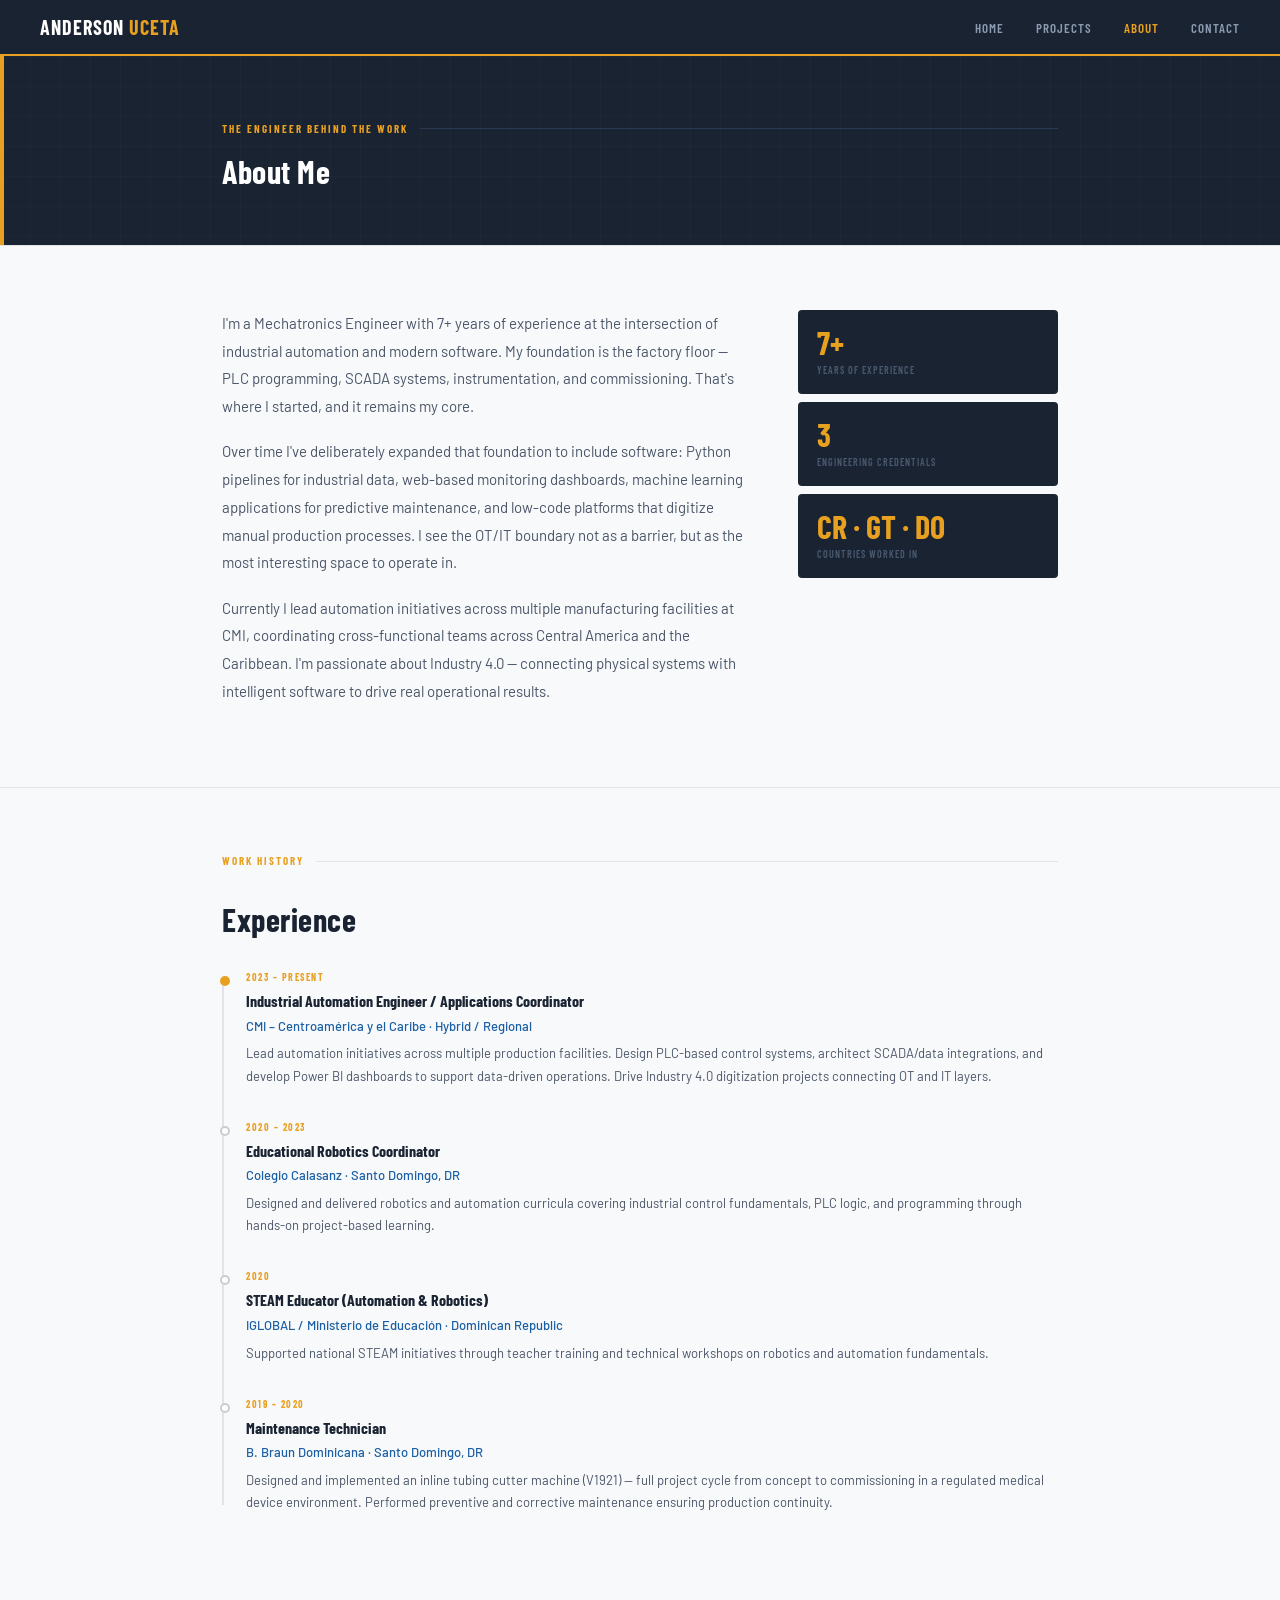
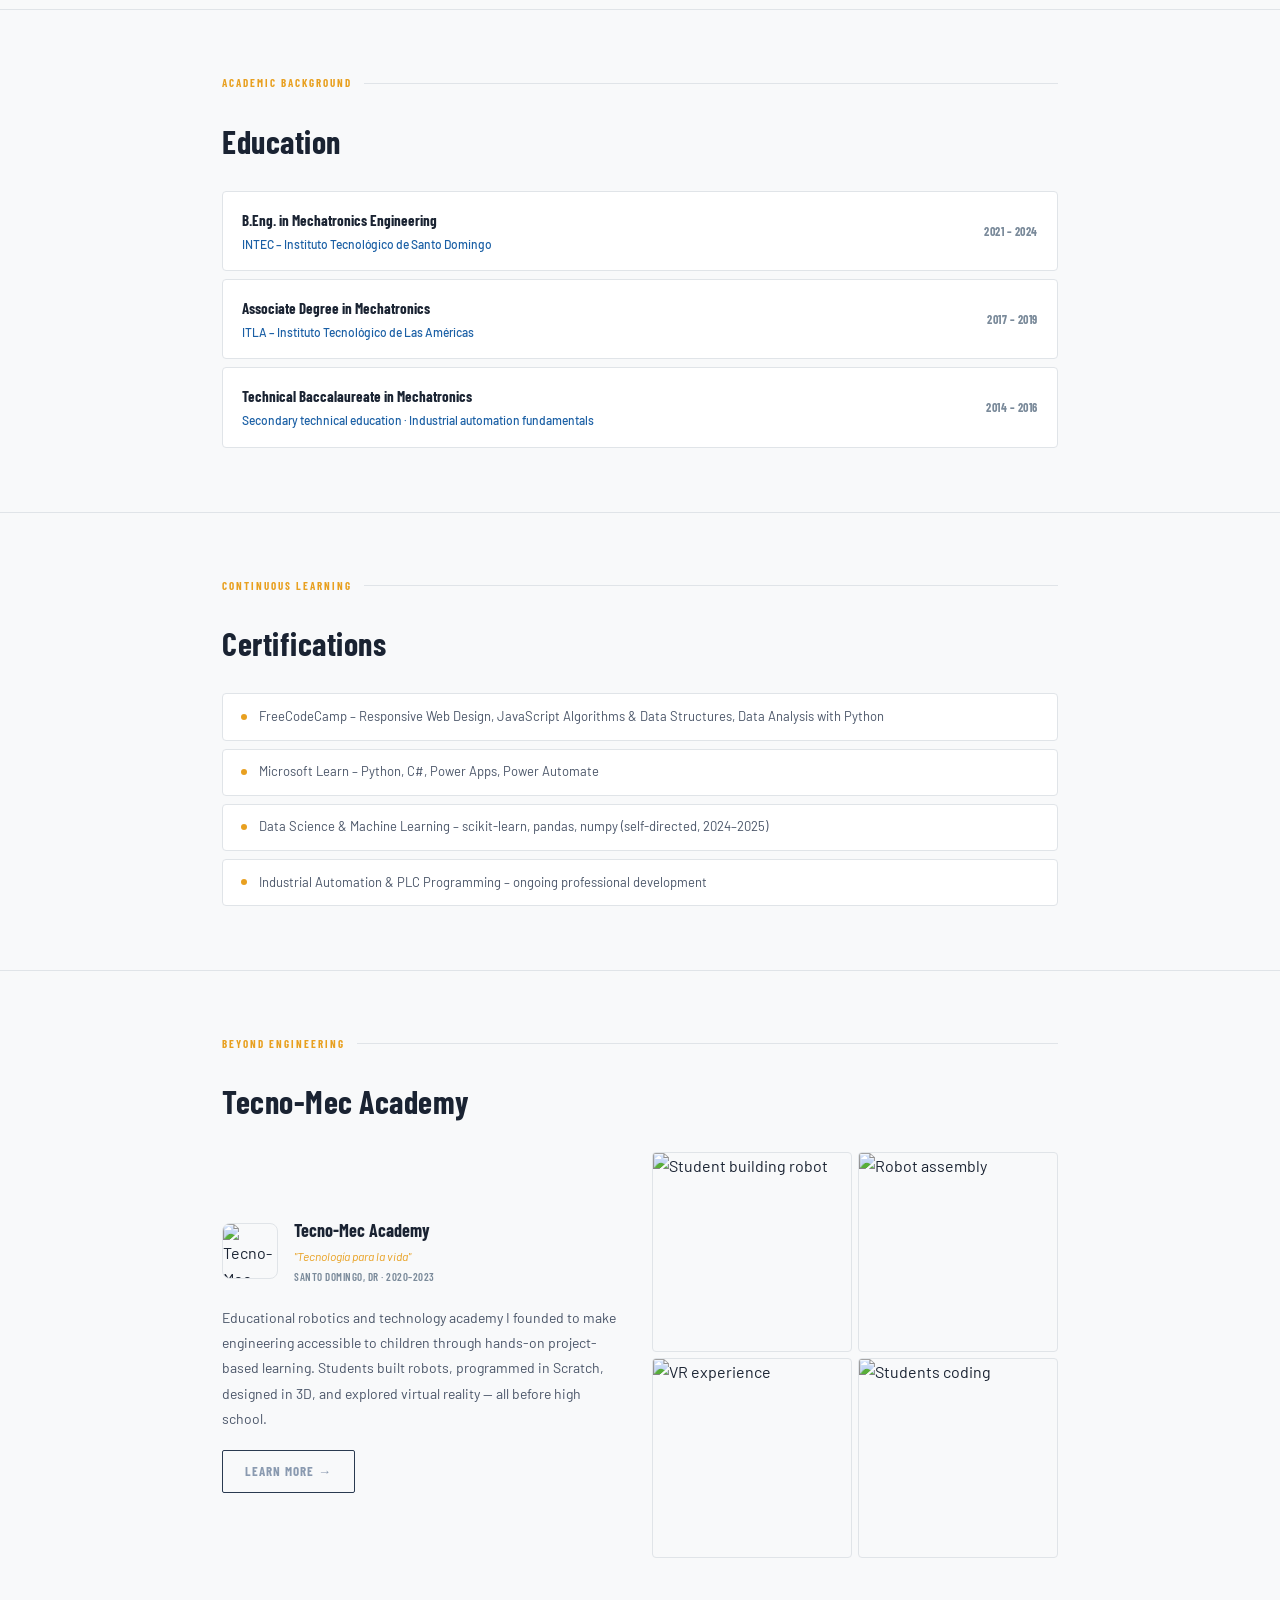
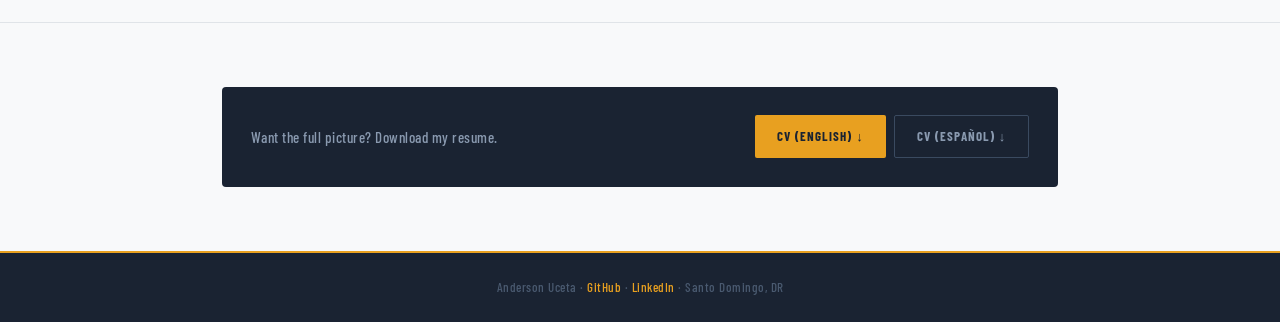
==== commit ca116ebb: "Update about.html" ====
--- a/about.html
+++ b/about.html
@@ -138,7 +138,7 @@
           </div>
           <div class="edu-card">
             <div><div class="edu-degree">Technical Baccalaureate in Mechatronics</div><div class="edu-school">Secondary technical education · Industrial automation fundamentals</div></div>
-            <div class="edu-period">–</div>
+            <div class="edu-period">2014 – 2016</div>
           </div>
         </div>
       </div>
